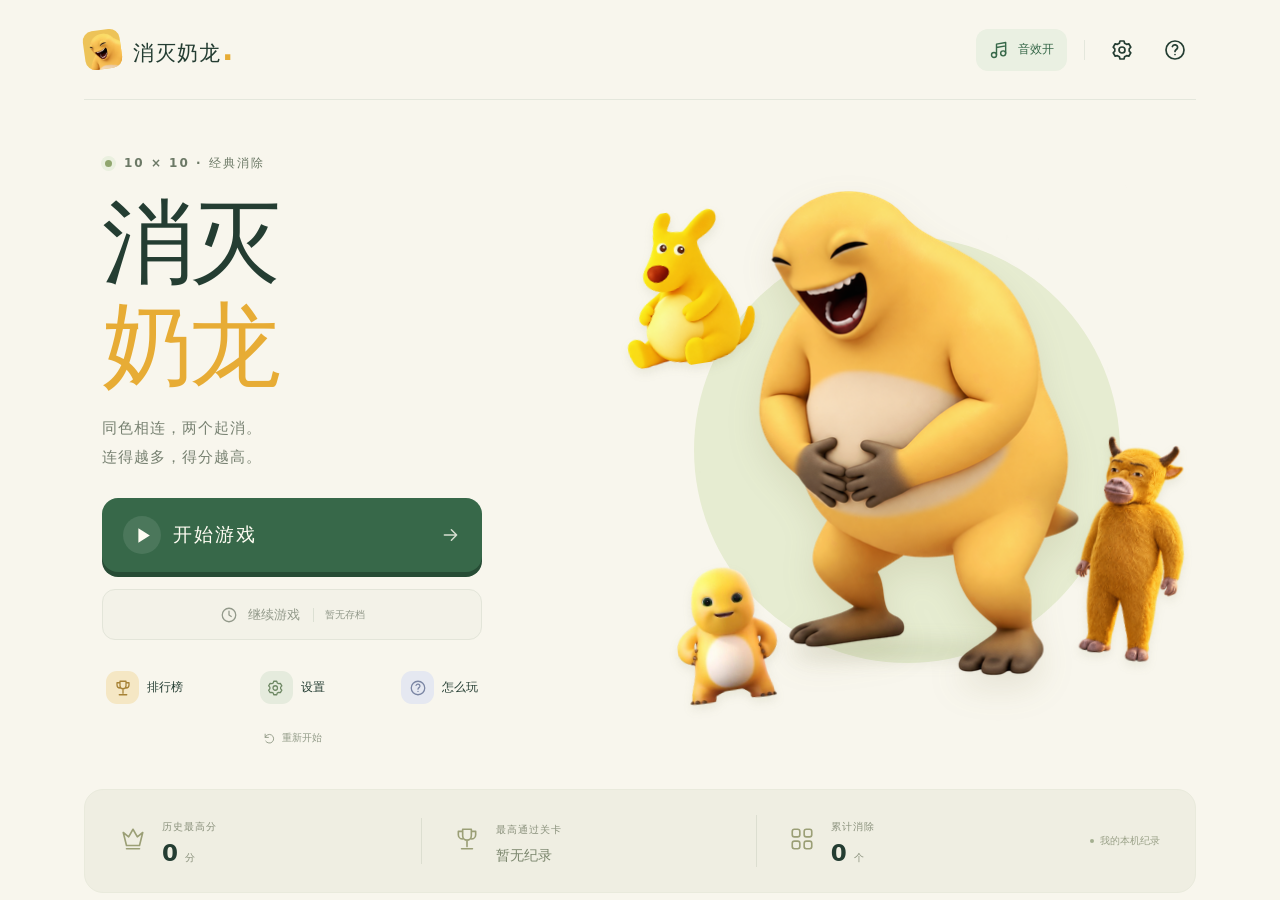
==== index.html @ 7213c631 "Publish portable static nailong game with browser-local progress" ====
<!doctype html>
<html lang="zh-CN">
<head>
  <meta charset="UTF-8">
  <meta name="viewport" content="width=device-width, initial-scale=1, viewport-fit=cover">
  <meta name="theme-color" content="#f8f6ed">
  <meta name="description" content="消灭奶龙：10×10 五色消除，累计积分闯关。">
  <title>消灭奶龙</title>
  <link rel="icon" href="./assets/nailong-hero.png" type="image/png">
  <link rel="stylesheet" href="./styles.css">
  <script type="module" src="./src/main.js"></script>
</head>
<body>
  <svg class="svg-library" xmlns="http://www.w3.org/2000/svg" aria-hidden="true">
    <defs>
      <symbol id="i-play" viewBox="0 0 24 24"><path d="m9 5 11 7-11 7V5Z" fill="currentColor" stroke="none"/></symbol>
      <symbol id="i-arrow" viewBox="0 0 24 24"><path d="M5 12h14m-6-6 6 6-6 6"/></symbol>
      <symbol id="i-trophy" viewBox="0 0 24 24"><path d="M8 3h8v6a4 4 0 0 1-8 0V3Zm0 2H4v3a4 4 0 0 0 4 4m8-7h4v3a4 4 0 0 1-4 4m-4 1v6m-4 2h8m-9 0h10"/></symbol>
      <symbol id="i-settings" viewBox="0 0 24 24"><path d="m9 3-.6 2.2-2 1.1-2.2-.5-2 3.4 1.6 1.6v2.4l-1.6 1.6 2 3.4 2.2-.5 2 1.1L9 21h4l.6-2.2 2-1.1 2.2.5 2-3.4-1.6-1.6v-2.4l1.6-1.6-2-3.4-2.2.5-2-1.1L13 3H9Z"/><circle cx="11" cy="12" r="3"/></symbol>
      <symbol id="i-music" viewBox="0 0 24 24"><path d="M9 18V5l11-2v13M9 9l11-2"/><ellipse cx="6" cy="18" rx="3" ry="3"/><ellipse cx="17" cy="16" rx="3" ry="3"/></symbol>
      <symbol id="i-music-off" viewBox="0 0 24 24"><path d="M9 18v-6m0-7 11-2v13M9 9l5-1m4-.7 2-.3M3 3l18 18"/><ellipse cx="6" cy="18" rx="3" ry="3"/><path d="M18.8 13.6a3 3 0 1 0 1.2 2.4"/></symbol>
      <symbol id="i-help" viewBox="0 0 24 24"><circle cx="12" cy="12" r="9"/><path d="M9.4 8.5a2.7 2.7 0 0 1 5.2 1c0 2-2.6 2-2.6 4m0 3h.01"/></symbol>
      <symbol id="i-restart" viewBox="0 0 24 24"><path d="M4 10a8 8 0 1 1 1 7M4 4v6h6"/></symbol>
      <symbol id="i-close" viewBox="0 0 24 24"><path d="m6 6 12 12M6 18 18 6"/></symbol>
      <symbol id="i-crown" viewBox="0 0 24 24"><path d="m3 6 5 4 4-7 4 7 5-4-3 12H6L3 6Zm3 15h12"/></symbol>
      <symbol id="i-grid" viewBox="0 0 24 24"><rect x="3" y="3" width="7" height="7" rx="2"/><rect x="14" y="3" width="7" height="7" rx="2"/><rect x="3" y="14" width="7" height="7" rx="2"/><rect x="14" y="14" width="7" height="7" rx="2"/></symbol>
      <symbol id="i-clock" viewBox="0 0 24 24"><circle cx="12" cy="12" r="9"/><path d="M12 7v5l3 2"/></symbol>
    </defs>
  </svg>

  <div class="page-shell">
    <header class="site-header">
      <a class="brand" href="./" aria-label="消灭奶龙首页">
        <span class="brand-mark" aria-hidden="true"><img src="./assets/nailong-hero.png" alt="" width="1280" height="1280"></span>
        <span>消灭奶龙<span class="brand-dot">.</span></span>
      </a>
      <nav class="header-tools" aria-label="快捷设置">
        <button class="music-button" id="music-toggle" type="button" aria-label="关闭音效" title="关闭音效" aria-pressed="true">
          <svg class="icon"><use id="music-icon" href="#i-music"></use></svg><span id="music-label">音效开</span>
        </button>
        <span class="tool-divider" aria-hidden="true"></span>
        <button class="icon-button" type="button" data-open="settings-dialog" aria-label="打开设置" title="设置"><svg class="icon"><use href="#i-settings"></use></svg></button>
        <button class="icon-button" type="button" data-open="help-dialog" aria-label="查看玩法说明" title="玩法说明"><svg class="icon"><use href="#i-help"></use></svg></button>
      </nav>
    </header>

    <main id="main-content">
      <div id="home-screen">
      <section class="hero" aria-labelledby="game-title">
        <div class="intro">
          <div class="intro-heading">
            <span class="eyebrow"><span class="status-dot"></span>10 × 10 · 经典消除</span>
            <h1 id="game-title">消灭<span class="title-second">奶龙</span></h1>
            <p class="hero-description">同色相连，两个起消。<br>连得越多，得分越高。</p>
          </div>
          <div class="play-menu">
            <button class="primary-button start-button" id="start-game" type="button">
              <span class="play-disc"><svg class="icon"><use href="#i-play"></use></svg></span>
              <span class="start-text"><strong>开始游戏</strong></span>
              <svg class="icon button-arrow"><use href="#i-arrow"></use></svg>
            </button>
            <button class="continue-button" id="continue-game" type="button" disabled>
              <svg class="icon"><use href="#i-clock"></use></svg><span>继续游戏</span><span class="continue-detail" id="continue-detail">暂无存档</span>
            </button>
            <div class="quick-actions" aria-label="游戏菜单">
              <button type="button" data-open="ranking-dialog"><span class="action-icon trophy-icon"><svg class="icon"><use href="#i-trophy"></use></svg></span><span>排行榜</span></button>
              <button type="button" data-open="settings-dialog"><span class="action-icon settings-icon"><svg class="icon"><use href="#i-settings"></use></svg></span><span>设置</span></button>
              <button type="button" data-open="help-dialog"><span class="action-icon help-icon"><svg class="icon"><use href="#i-help"></use></svg></span><span>怎么玩</span></button>
            </div>
            <button class="restart-link" id="restart-game" type="button"><svg class="icon"><use href="#i-restart"></use></svg>重新开始</button>
          </div>
        </div>

        <div class="scene" aria-label="奶龙、袋鼠和牛来的角色主体">
          <div class="scene-circle" aria-hidden="true"></div>
          <img class="scene-character character-kangaroo" src="./assets/kangaroo-cutout-v1.png" alt="黄色袋鼠" width="1254" height="1254">
          <img class="scene-character character-niulai" src="./assets/niulai-cutout-v1.png" alt="牛来中的牛角色" width="1024" height="1536">
          <img class="scene-character character-nailong" src="./assets/nailong-cutout-v1.png" alt="奶龙" width="512" height="512">
          <span class="scene-shadow" aria-hidden="true"></span>
          <img class="hero-character" src="./assets/nailong-hero.png" alt="捧肚大笑的奶龙" width="1280" height="1280" fetchpriority="high">
        </div>
      </section>

      <section class="record-strip" aria-label="我的本机游戏纪录">
        <div class="record-item"><span class="record-symbol"><svg class="icon"><use href="#i-crown"></use></svg></span><div><span class="record-label">历史最高分</span><p><strong id="best-score">0</strong><span>分</span></p></div></div>
        <div class="record-item"><span class="record-symbol"><svg class="icon"><use href="#i-trophy"></use></svg></span><div><span class="record-label">最高通过关卡</span><p><strong class="record-empty" id="best-level">暂无纪录</strong></p></div></div>
        <div class="record-item"><span class="record-symbol"><svg class="icon"><use href="#i-grid"></use></svg></span><div><span class="record-label">累计消除</span><p><strong id="total-cleared">0</strong><span>个</span></p></div></div>
        <span class="local-label"><span></span>我的本机纪录</span>
      </section>
      </div>
      <section id="game-screen" class="game-screen" aria-labelledby="level-heading" hidden>
        <div class="game-toolbar"><button id="game-home" type="button" class="game-text-button">← 首页</button><span class="game-mode">无尽闯关 · 10 × 10</span><button id="pause-game" type="button" class="game-text-button">暂停</button></div>
        <div class="game-layout">
          <aside class="score-panel">
            <div class="stage-heading"><h2 id="level-heading">第 1 关</h2><span id="target-status" class="target-status">未达标</span></div>
            <p class="score-label">当前累计总分</p><strong id="game-total" class="game-total">0</strong>
            <div class="target-line"><div class="target-main"><span>本关目标</span><strong id="game-target">1,000</strong></div><span id="target-gap">还差 1,000</span></div>
            <progress id="target-progress" max="100" value="0" aria-label="本关目标完成进度"></progress>
            <dl class="score-details"><div><dt>之前关卡累计</dt><dd id="game-prior">0</dd></div><div><dt>本关消除分</dt><dd id="game-level-score">0</dd></div><div><dt>历史最高分</dt><dd id="game-best">0</dd></div></dl>
            <div class="level-total-line"><span>本关得分</span><strong id="game-level-total">0</strong></div>
            <p class="game-instruction">两个起消 · 上下左右相连<br>达到目标后，继续消到结算</p>
            <div class="game-side-actions"><button type="button" data-open="help-dialog" class="game-text-button">玩法说明</button><button type="button" data-open="settings-dialog" class="game-text-button">设置</button></div>
          </aside>
          <div class="board-panel">
            <div class="board-meta"><span>剩余 <strong id="remaining-count">100</strong> 块</span><span id="input-mode">点击消除</span></div>
            <div class="board-frame"><div id="board" class="board" role="group" aria-label="10×10 消除棋盘" aria-describedby="move-feedback"></div><div id="score-pop" class="score-pop" aria-hidden="true"></div></div>
            <p id="move-feedback" class="move-feedback" role="status" aria-live="polite">点击两个及以上相连的同色方块</p>
            <div class="board-bottom"><span id="bonus-preview">结算时按剩余数量奖励</span><button id="game-restart" type="button" class="game-text-button">重新开始</button></div>
          </div>
        </div>
      </section>
    </main>

  </div>

  <dialog id="settings-dialog" class="modal" aria-labelledby="settings-title">
    <div class="modal-header"><div><h2 id="settings-title">游戏设置</h2></div><button type="button" class="icon-button" data-close aria-label="关闭设置"><svg class="icon"><use href="#i-close"></use></svg></button></div>
    <div class="settings-list">
      <label class="setting-row" for="setting-sound"><span><strong>消除音效</strong><small>消除时播放对应颜色和长度的笑声</small></span><input class="switch" id="setting-sound" type="checkbox" checked></label>
      <label class="setting-row" for="setting-volume"><span><strong>音效音量</strong><small>调整笑声的播放音量</small></span><span class="volume-control"><input id="setting-volume" type="range" min="0" max="1" step="0.05" value="0.6" aria-label="音效音量"><output id="setting-volume-label">60%</output></span></label>
      <label class="setting-row" for="setting-confirm"><span><strong>两步确认</strong><small>先选中预览，再点一次消除</small></span><input class="switch" id="setting-confirm" type="checkbox"></label>
      <label class="setting-row" for="setting-motion"><span><strong>简化动画</strong><small>跳过消除、下落、位移与结算动画</small></span><input class="switch" id="setting-motion" type="checkbox"></label>
    </div>
    <p class="modal-note">音效与操作设置会自动保存在当前浏览器。</p>
    <button type="button" class="primary-button modal-primary" data-close>完成</button>
  </dialog>

  <dialog id="ranking-dialog" class="modal" aria-labelledby="ranking-title">
    <div class="modal-header"><div><h2 id="ranking-title">排行榜</h2></div><button type="button" class="icon-button" data-close aria-label="关闭排行榜"><svg class="icon"><use href="#i-close"></use></svg></button></div>
    <div class="ranking-tabs" role="tablist" aria-label="排行榜类型"><button id="local-tab" type="button" role="tab" aria-selected="true" aria-controls="local-ranking">本机纪录</button><button id="online-tab" type="button" role="tab" aria-selected="false" aria-controls="online-ranking" tabindex="-1">在线榜<span>即将开放</span></button></div>
    <div id="local-ranking" role="tabpanel" aria-labelledby="local-tab">
      <div class="ranking-empty" id="ranking-empty"><span class="empty-trophy"><svg class="icon"><use href="#i-trophy"></use></svg></span><h3>暂无纪录</h3><p>开始消除后记录最高分和最高通过关卡。</p></div>
      <div id="ranking-record" class="ranking-record" hidden><span class="rank-number">01</span><div><strong>我自己</strong><span id="rank-level">—</span></div><strong id="rank-score">0<span>分</span></strong></div>
      <p class="modal-note">本机纪录仅保存在当前浏览器。</p>
    </div>
    <div id="online-ranking" role="tabpanel" aria-labelledby="online-tab" hidden><div class="ranking-empty"><span class="empty-trophy online-trophy"><svg class="icon"><use href="#i-crown"></use></svg></span><h3>在线榜未开放</h3><p>当前仅提供本机纪录。</p></div></div>
    <button type="button" class="primary-button modal-primary" data-close>关闭</button>
  </dialog>

  <dialog id="help-dialog" class="modal" aria-labelledby="help-title">
    <div class="modal-header"><div><h2 id="help-title">玩法说明</h2></div><button type="button" class="icon-button" data-close aria-label="关闭玩法说明"><svg class="icon"><use href="#i-close"></use></svg></button></div>
    <ol class="rules-list"><li><span class="rule-number">1</span><div><h3>消除同色方块</h3><p>上下左右相连的同色方块，两个及以上可以消除。斜向不算相连。</p></div></li><li><span class="rule-number">2</span><div><h3>连得越多，得分越高</h3><p>一次消除 n 个，获得 5 × n² 分；消除 10 个得 500 分。</p></div></li><li><span class="rule-number">3</span><div><h3>剩余数量决定奖励</h3><p>无法继续消除时结算；全清奖励 2000 分，剩 9 个奖励 380 分，剩 10 个及以上没有奖励。</p></div></li></ol>
    <div class="rules-tip"><svg class="icon"><use href="#i-arrow"></use></svg><p>方块先向下落，整列清空后右侧各列向左移，不补新块。本关目标依次为 1000、3000、5200、7500、10000、13000、16000、19000；之后为 22100、25300、28600、32000，相邻目标的间隔逐关再增加 100。目标低于 19000 时每关重新随机主色，之后五色等概率生成。按累计总分判断，盘面结束后计入奖励，达标进入下一关；未达标则本局结束。</p></div>
    <button type="button" class="primary-button modal-primary" data-close>关闭</button>
  </dialog>

  <dialog id="pause-dialog" class="modal" aria-labelledby="pause-title">
    <div class="modal-header"><h2 id="pause-title">已暂停</h2><button type="button" class="icon-button" data-close aria-label="继续游戏"><svg class="icon"><use href="#i-close"></use></svg></button></div>
    <p class="restart-message">当前进度已自动保存，没有时间限制。</p>
    <button type="button" class="primary-button modal-primary" data-close>继续游戏</button>
    <button type="button" class="modal-secondary" id="pause-restart">重新开始</button>
    <button type="button" class="modal-secondary" id="pause-home">保存并返回首页</button>
  </dialog>

  <dialog id="result-dialog" class="modal result-modal" aria-labelledby="result-title" aria-describedby="result-message" data-persistent>
    <div class="result-heading"><span id="result-stage" class="eyebrow">第 1 关结算</span><h2 id="result-title">本关通过</h2><p id="result-message">累计分已达标</p></div>
    <div class="result-total"><span>当前累计总分</span><strong id="result-total">0</strong><small id="result-target">本关目标 1,000</small></div>
    <dl class="result-details"><div><dt>之前关卡累计</dt><dd id="result-prior">0</dd></div><div><dt>本关消除分</dt><dd id="result-score">0</dd></div><div><dt>剩余块数</dt><dd id="result-remaining">0</dd></div><div><dt>本关奖励</dt><dd id="result-bonus">0</dd></div><div class="level-final"><dt>本关最终分</dt><dd id="result-level-total">0</dd></div><div><dt>历史最高分</dt><dd id="result-best">0</dd></div></dl>
    <button type="button" id="result-action" class="primary-button modal-primary">下一关</button>
    <button type="button" id="result-home" class="modal-secondary">返回首页</button>
  </dialog>

  <div id="settlement-overlay" class="settlement-overlay" hidden>
    <div class="reward-card" id="reward-card" role="status" aria-live="off"><span>剩余奖励</span><strong id="reward-value">2,000</strong><small id="reward-step">正在清理剩余色块</small><button id="settlement-skip" type="button">跳过动画</button></div>
  </div>

  <dialog id="restart-dialog" class="modal" aria-labelledby="restart-title">
    <div class="modal-header"><div><h2 id="restart-title">开始新的一局？</h2></div><button type="button" class="icon-button" data-close aria-label="取消重新开始"><svg class="icon"><use href="#i-close"></use></svg></button></div>
    <p class="restart-message" id="restart-message">新的一局将从第 1 关开始，历史最高分会保留。</p>
    <div class="confirmation-actions"><button type="button" class="modal-secondary" data-close>取消</button><button type="button" class="primary-button modal-primary" id="confirm-restart">开始新一局</button></div>
  </dialog>

  <div class="toast" id="toast" role="status" aria-live="polite"></div>
  <noscript><div class="noscript-notice">请开启 JavaScript 来玩消灭奶龙。</div></noscript>
</body>
</html>
---- styles.css ----
:root {
  --paper: #f8f6ed;
  --ink: #243d32;
  --muted: #7c877b;
  --green: #376849;
  --green-dark: #274e36;
  --yellow: #e7ac35;
  --line: #e4e7dc;
  --radius: 20px;
  font-family: "Microsoft YaHei", "PingFang SC", "Noto Sans SC", system-ui, sans-serif;
  color: var(--ink);
  background: var(--paper);
  font-synthesis: none;
}
* { box-sizing: border-box; }
html { overflow-x: clip; }
body { margin: 0; min-width: 280px; overflow-x: clip; -webkit-tap-highlight-color: transparent; }
button, input { font: inherit; }
button, a, input { touch-action: manipulation; }
button { cursor: pointer; color: inherit; }
button { border: 0; }
button:disabled { cursor: not-allowed; }
button:focus-visible, a:focus-visible, input:focus-visible { outline: 3px solid #b48827; outline-offset: 5px; }
a { color: inherit; text-decoration: none; }
[hidden] { display: none !important; }
.svg-library { position: absolute; width: 0; height: 0; overflow: hidden; }
.icon { width: 24px; height: 24px; fill: none; stroke: currentColor; stroke-width: 1.7; stroke-linecap: round; stroke-linejoin: round; flex-shrink: 0; }
.page-shell { max-width: 1184px; margin: 0 auto; padding: 0 36px; }
.site-header { min-height: 100px; display: flex; align-items: center; justify-content: space-between; border-bottom: 1px solid var(--line); }
.brand { display: flex; align-items: center; gap: 12px; font-size: 21px; font-weight: 800; letter-spacing: 1px; }
.brand-dot { color: var(--yellow); margin-left: 1px; font-size: 30px; }
.brand-mark { width: 37px; height: 39px; background: #edc358; border-radius: 10px; display: block; overflow: hidden; position: relative; transform: rotate(-8deg); flex-shrink: 0; }
.brand-mark img { position: absolute; width: 90px; height: 90px; max-width: none; object-fit: contain; left: -15px; top: 1px; }
.header-tools { display: flex; align-items: center; gap: 10px; }
.music-button { display: flex; align-items: center; gap: 9px; background: transparent; font-size: 12px; color: #647362; padding: 11px 13px; border-radius: 12px; }
.music-button .icon { width: 20px; height: 20px; }
.music-button[aria-pressed="true"] { color: var(--green); background: #eaf0e2; }
.icon-button { width: 42px; height: 42px; border-radius: 50%; background: transparent; display: inline-flex; align-items: center; justify-content: center; }
.icon-button:hover, .music-button:hover { background: #eeeee1; }
.tool-divider { height: 20px; width: 1px; background: var(--line); margin: 0 7px; }
.hero { display: grid; grid-template-columns: .93fr 1.07fr; align-items: center; gap: 30px; padding: 52px 0 38px; }
.intro { padding-left: 18px; position: relative; z-index: 2; }
.eyebrow { display: inline-flex; align-items: center; gap: 9px; font-size: 12px; font-weight: 600; letter-spacing: 2px; color: #6c7966; }
.status-dot { width: 7px; height: 7px; background: #90a66e; border-radius: 50%; box-shadow: 0 0 0 4px #eaf0df; margin: 0 3px; }
h1 { font-size: clamp(72px, 7.2vw, 98px); font-weight: 900; line-height: 1.12; letter-spacing: -5px; margin: 19px 0 17px; }
.title-second { display: block; color: var(--yellow); position: relative; }
.hero-description { color: #778171; font-size: 15px; line-height: 1.9; margin: 0 0 27px; letter-spacing: 1px; }
.play-menu { max-width: 380px; }
.primary-button { display: flex; align-items: center; justify-content: center; gap: 12px; color: #fffdf3; background: var(--green); border-radius: 16px; min-height: 54px; font-weight: 700; box-shadow: 0 5px 0 #274c35; transition: transform .18s ease, background .18s ease, box-shadow .18s ease; }
.primary-button:hover { background: #427650; transform: translateY(-2px); box-shadow: 0 7px 0 #274c35; }
.primary-button:active { transform: translateY(4px); box-shadow: 0 1px 0 #274c35; }
.start-button { width: 100%; min-height: 74px; padding: 13px 21px; justify-content: flex-start; }
.play-disc { display: flex; align-items: center; justify-content: center; width: 38px; height: 38px; border-radius: 50%; background: #ffffff19; }
.play-disc .icon { width: 25px; height: 25px; margin-left: -1px; }
.start-text { text-align: left; display: grid; gap: 4px; }
.start-text strong { font-size: 19px; letter-spacing: 2px; }
.button-arrow { margin-left: auto; width: 21px; opacity: .8; }
.continue-button { width: 100%; min-height: 51px; margin-top: 17px; display: flex; align-items: center; justify-content: center; gap: 10px; background: #fffdf5; border: 1px solid #dadfd0; border-radius: 13px; font-size: 13px; font-weight: 600; }
.continue-button .icon { width: 18px; height: 18px; }
.continue-button:disabled { color: #92998a; background: #f3f2e8; border-color: #e3e5d9; }
.continue-button:not(:disabled):hover { border-color: #80986b; background: #eff2e6; }
.continue-detail { font-size: 10px; font-weight: 400; padding-left: 11px; margin-left: 3px; border-left: 1px solid #dce0d3; }
.quick-actions { display: flex; justify-content: space-between; gap: 10px; margin-top: 25px; }
.quick-actions button { background: transparent; display: flex; align-items: center; justify-content: center; gap: 8px; padding: 6px 4px; font-size: 12px; font-weight: 600; border-radius: 10px; transition: transform .2s; }
.quick-actions button:hover { transform: translateY(-3px); }
.action-icon { width: 33px; height: 33px; border-radius: 11px; display: inline-flex; align-items: center; justify-content: center; }
.action-icon .icon { width: 18px; height: 18px; }
.trophy-icon { background: #f5e7c4; color: #a78235; }
.settings-icon { background: #e5ebdd; color: #6e8864; }
.help-icon { background: #e5e8f1; color: #7a85a3; }
.restart-link { display: flex; align-items: center; justify-content: center; gap: 6px; margin: 15px auto 0; padding: 6px 12px; background: transparent; font-size: 10px; color: #929b88; border-radius: 7px; }
.restart-link .icon { width: 13px; height: 13px; }
.restart-link:hover { color: var(--green); background: #ecefdf; }
.scene { position: relative; width: 100%; height: 536px; margin-top: -18px; }
.scene-circle { position: absolute; width: 426px; height: 426px; left: 50%; top: 62px; transform: translateX(-50%); background: #e6ecd1; border-radius: 50%; }
.hero-character { position: absolute; width: 510px; height: 510px; object-fit: contain; left: 50%; top: 0; transform: translateX(-50%); filter: drop-shadow(0 15px 16px #6f6a3320); animation: character-float 6s ease-in-out infinite; }
.scene-shadow { position: absolute; width: 225px; height: 18px; background: #6e754429; filter: blur(9px); border-radius: 50%; bottom: 52px; left: 50%; transform: translateX(-50%); }
.scene-character { position: absolute; z-index: 3; object-fit: contain; filter: drop-shadow(0 5px 5px #6f6a331c); pointer-events: none; }
.character-kangaroo { left: -10px; top: 18px; width: 154px; height: 190px; transform: rotate(-9deg); }
.character-niulai { right: -12px; top: 255px; width: 160px; height: 238px; transform: rotate(6deg); }
.character-nailong { bottom: 0; left: 42px; width: 134px; height: 155px; transform: rotate(-7deg); }
.record-strip { display: flex; align-items: center; gap: 36px; padding: 25px 35px; background: #efeee2; border: 1px solid #e9eadc; border-radius: 19px; }
.record-item { display: flex; align-items: center; gap: 16px; flex: 1; }
.record-item + .record-item { border-left: 1px solid #dcded0; padding-left: 32px; }
.record-symbol { color: #9b9f76; }
.record-symbol .icon { width: 26px; height: 26px; stroke-width: 1.5; }
.record-label { font-size: 10px; color: #8a917c; letter-spacing: 1px; }
.record-item p { margin: 7px 0 0; display: flex; align-items: baseline; gap: 7px; }
.record-item strong { font-size: 23px; font-weight: 700; line-height: 1.1; font-variant-numeric: tabular-nums; }
.record-item p > span { font-size: 10px; color: #8a917c; }
.record-item .record-empty { font-size: 14px; font-weight: 500; color: #7b866d; margin-top: 4px; }
.local-label { display: inline-flex; align-items: center; gap: 6px; white-space: nowrap; font-size: 10px; color: #99a087; }
.local-label > span { width: 4px; height: 4px; border-radius: 50%; background: #a4af90; }
.modal { width: min(440px, calc(100% - 32px)); max-height: calc(100dvh - 40px); border: 1px solid #e3e6d5; background: #fffef8; color: var(--ink); border-radius: 26px; padding: 28px; box-shadow: 0 24px 90px #263d3430; overflow-y: auto; overscroll-behavior: contain; }
.modal::backdrop { background: #233a3055; backdrop-filter: blur(6px); }
.modal[open] { animation: dialog-in .2s ease-out; }
body:has(dialog[open]) { overflow: hidden; }
.modal-header { display: flex; align-items: flex-start; justify-content: space-between; gap: 12px; margin-bottom: 24px; }
.modal-header .icon-button { width: 32px; height: 32px; color: #909780; margin: -2px -6px 0 0; }
.modal-header .icon-button .icon { width: 20px; height: 20px; }
h2 { font-size: 23px; margin: 0; font-weight: 700; letter-spacing: .5px; }
.setting-row { min-height: 75px; display: flex; justify-content: space-between; gap: 20px; align-items: center; border-bottom: 1px solid #eceddf; cursor: pointer; }
.setting-row strong { font-size: 13px; display: block; font-weight: 600; }
.setting-row small { display: block; color: #979d8c; font-size: 10px; margin-top: 6px; }
.switch { width: 43px; height: 25px; border-radius: 20px; appearance: none; background: #e0e3d5; position: relative; cursor: pointer; flex-shrink: 0; transition: background .2s; margin: 0; }
.switch::after { content: ""; position: absolute; width: 19px; height: 19px; border-radius: 50%; background: #fffef7; left: 3px; top: 3px; box-shadow: 0 1px 4px #34412f1a; transition: transform .2s; }
.switch:checked { background: #638257; }
.switch:checked::after { transform: translateX(18px); }
.volume-setting { padding: 20px 0 15px; border-bottom: 1px solid #eceddf; }
.volume-setting label { display: flex; justify-content: space-between; font-size: 12px; margin-bottom: 13px; }
.volume-setting label span { color: #8a9678; font-size: 11px; }
input[type="range"] { display: block; width: 100%; accent-color: #6c8b58; cursor: pointer; height: 18px; margin: 0; }
.modal-note { text-align: center; color: #9da18f; font-size: 10px; margin: 21px 0; line-height: 1.7; }
.modal-primary { width: 100%; margin-top: 12px; min-height: 47px; font-size: 13px; border-radius: 13px; }
.modal-primary .icon { width: 18px; height: 18px; }
.modal-secondary { display: block; width: 100%; min-height: 43px; background: transparent; color: #919a82; font-size: 12px; border-radius: 12px; margin-top: 12px; }
.modal-secondary:hover { background: #f0f2e8; }
.ranking-tabs { display: flex; padding: 4px; border-radius: 12px; background: #f0f1e6; gap: 4px; }
.ranking-tabs button { flex: 1; padding: 10px 5px; border-radius: 9px; font-size: 12px; background: transparent; color: #949d85; display: flex; gap: 5px; align-items: center; justify-content: center; }
.ranking-tabs button[aria-selected="true"] { background: #fffef7; color: var(--green); box-shadow: 0 2px 4px #30452808; }
.ranking-tabs button span { font-size: 8px; color: #a5a791; }
.ranking-empty { text-align: center; padding: 33px 0 14px; }
.empty-trophy { display: grid; place-items: center; margin: 0 auto 19px; width: 74px; height: 74px; border-radius: 24px; color: #b19850; background: #f5eccd; transform: rotate(-6deg); }
.empty-trophy .icon { width: 33px; height: 33px; stroke-width: 1.4; }
.online-trophy { background: #e8efda; color: #899f68; }
.ranking-empty h3 { font-size: 15px; font-weight: 600; }
.ranking-empty p { color: #979e8b; font-size: 11px; line-height: 1.9; margin-bottom: 0; }
.ranking-record { display: flex; gap: 16px; align-items: center; background: #f2f2e6; border-radius: 14px; padding: 20px 18px; margin: 30px 0; }
.rank-number { color: #b6a56e; font-size: 18px; }
.ranking-record > div { flex: 1; display: grid; gap: 5px; }
.ranking-record > div strong { font-size: 13px; }
.ranking-record > div span { font-size: 10px; color: #99a08b; }
.ranking-record > strong { font-size: 22px; }
.ranking-record > strong span { margin-left: 5px; font-size: 9px; font-weight: 400; color: #99a08b; }
.rules-list { list-style: none; margin: 0; padding: 0; display: grid; gap: 23px; }
.rules-list li { display: flex; gap: 14px; }
.rule-number { display: grid; place-items: center; background: #e9eedc; color: #809969; border-radius: 10px; width: 29px; height: 29px; font-size: 13px; flex-shrink: 0; }
.rules-list h3 { margin: 3px 0 8px; font-size: 13px; font-weight: 600; }
.rules-list p, .rules-tip p { color: #8c9782; font-size: 11px; line-height: 1.9; margin: 0; }
.rules-tip { display: flex; gap: 11px; background: #f0f2e5; border-radius: 14px; padding: 16px; margin: 24px 0; }
.rules-tip > .icon { color: #93a479; width: 18px; height: 18px; margin-top: 3px; }
.launch-illustration { height: 170px; background: #edf0dc; border-radius: 50%; width: 170px; margin: 0 auto; }
.launch-illustration img { width: 195px; height: 195px; object-fit: contain; transform: translate(-10px, -15px); }
.launch-message { font-size: 12px; text-align: center; line-height: 1.9; color: #8c9782; margin: 20px 10px; }
.mode-pills { display: flex; justify-content: center; gap: 8px; margin-bottom: 22px; }
.mode-pills span { font-size: 9px; border: 1px solid #e1e6d4; border-radius: 20px; padding: 6px 9px; color: #899476; }
.restart-message { color: #8c9782; font-size: 13px; line-height: 1.9; }
.confirmation-actions { display: flex; gap: 12px; margin-top: 28px; }
.confirmation-actions > button { flex: 1; margin: 0; }
.confirmation-actions .modal-secondary { border: 1px solid #e0e5d5; }
.toast { position: fixed; bottom: 27px; left: 50%; transform: translate(-50%, 10px); padding: 12px 20px; border-radius: 12px; background: #2f4e39; color: #fffdf3; font-size: 12px; box-shadow: 0 4px 20px #1c332926; opacity: 0; pointer-events: none; transition: opacity .2s, transform .2s; z-index: 20; width: max-content; max-width: calc(100% - 32px); text-align: center; line-height: 1.6; }
.toast.visible { opacity: 1; transform: translate(-50%, 0); }
.noscript-notice { position: fixed; bottom: 16px; left: 16px; right: 16px; padding: 15px; background: #fff7d7; color: #68552d; border-radius: 15px; text-align: center; font-size: 13px; }
@keyframes character-float { 0%, 100% { transform: translateX(-50%) translateY(0) rotate(-1deg); } 50% { transform: translateX(-50%) translateY(-9px) rotate(1deg); } }
@keyframes dialog-in { from { opacity: 0; transform: translateY(8px) scale(.98); } to { opacity: 1; transform: translateY(0) scale(1); } }
body.reduced-motion *, body.reduced-motion *::before, body.reduced-motion *::after { animation: none !important; transition: none !important; scroll-behavior: auto !important; }
@media (prefers-reduced-motion: reduce) { *, *::before, *::after { animation: none !important; transition: none !important; } }
@media (max-width: 1050px) and (min-width: 821px) {
  .hero { gap: 5px; }
  .intro { padding-left: 0; }
  .scene { height: 450px; }
  .hero-character { width: 430px; height: 430px; top: 5px; }
  .scene-circle { width: 340px; height: 340px; }
  .character-kangaroo { width: 114px; height: 150px; top: 21px; left: -24px; }
  .character-niulai { width: 128px; height: 205px; right: -4px; top: 212px; }
  .character-nailong { width: 104px; height: 122px; bottom: 0; left: 20px; }
  .scene-shadow { bottom: 30px; }
  .record-strip { gap: 12px; padding: 24px; }
  .record-item + .record-item { padding-left: 18px; }
  .record-item { gap: 10px; }
  .local-label { display: none; }
}
@media (max-width: 820px) {
  .page-shell { max-width: 440px; padding: 0 23px; }
  .site-header { min-height: 77px; }
  .brand { font-size: 16px; gap: 9px; letter-spacing: .5px; }
  .brand-mark { width: 30px; height: 32px; border-radius: 8px; }
  .brand-mark img { width: 75px; height: 75px; left: -13px; top: 1px; }
  .brand-dot { font-size: 23px; }
  .header-tools { gap: 2px; }
  .icon-button { width: 34px; height: 34px; }
  .icon-button .icon { width: 20px; height: 20px; }
  .music-button { padding: 7px; gap: 0; min-width: 34px; min-height: 34px; justify-content: center; }
  .music-button > span { display: none; }
  .tool-divider { display: none; }
  .hero { display: flex; flex-direction: column; gap: 0; padding: 29px 0 23px; }
  .intro { display: contents; }
  .intro-heading { order: 0; text-align: center; }
  .eyebrow { font-size: 10px; letter-spacing: 1.5px; }
  h1 { font-size: clamp(46px, 13.5vw, 58px); line-height: 1.3; letter-spacing: -3px; margin: 12px 0 9px; }
  .title-second { display: inline; }
  .hero-description { font-size: 11px; line-height: 1.9; margin: 0; letter-spacing: .5px; }
  .scene { order: 1; height: 271px; width: 310px; max-width: 100%; margin-top: 15px; margin-bottom: 19px; }
  .scene-circle { width: 228px; height: 228px; top: 19px; }
  .hero-character { width: 284px; height: 284px; top: -8px; }
  .scene-shadow { width: 145px; height: 10px; bottom: 16px; filter: blur(6px); }
  .scene-character { filter: drop-shadow(0 3px 3px #6f6a3319); }
  .character-kangaroo { left: -4px; top: 12px; width: 91px; height: 117px; }
  .character-niulai { right: -5px; top: 121px; width: 92px; height: 140px; }
  .character-nailong { bottom: -2px; left: 8px; width: 82px; height: 96px; }
  .play-menu { order: 2; width: 100%; max-width: 340px; }
  .start-button { min-height: 65px; padding: 11px 20px; }
  .start-text strong { font-size: 17px; }
  .continue-button { min-height: 47px; margin-top: 15px; font-size: 12px; }
  .quick-actions { margin-top: 20px; justify-content: space-around; }
  .quick-actions button { font-size: 11px; min-height: 44px; }
  .action-icon { width: 30px; height: 30px; border-radius: 10px; }
  .restart-link { margin-top: 9px; }
  .record-strip { padding: 17px 11px; gap: 0; border-radius: 15px; }
  .record-item { justify-content: center; gap: 0; }
  .record-item + .record-item { padding-left: 0; }
  .record-symbol, .local-label { display: none; }
  .record-item > div { text-align: center; }
  .record-label { font-size: 9px; letter-spacing: .5px; }
  .record-item p { justify-content: center; margin-top: 7px; gap: 4px; }
  .record-item strong { font-size: 19px; }
  .record-item .record-empty { font-size: 11px; }
  .record-item p > span { font-size: 8px; }
  .modal { padding: 24px; border-radius: 22px; max-height: calc(100dvh - 28px); }
}
@media (max-width: 350px) {
  .page-shell { padding: 0 18px; }
  .brand { font-size: 14px; gap: 7px; }
  .header-tools .icon-button { width: 30px; }
  .hero { padding-top: 22px; }
  .scene { width: 270px; height: 250px; }
  .scene-circle { width: 211px; height: 211px; }
  .hero-character { width: 260px; height: 260px; top: -3px; }
  .character-kangaroo { width: 80px; height: 104px; top: 12px; }
  .character-niulai { width: 83px; height: 126px; top: 110px; }
  .character-nailong { left: 5px; width: 73px; height: 86px; bottom: -3px; }
  .quick-actions button { gap: 5px; font-size: 10px; }
  .mode-pills { gap: 5px; }
  .mode-pills span { font-size: 8px; padding: 6px; }
}

/* Playable board: a fixed coordinate space, anchored at the bottom left. */
.music-button:disabled { opacity: .58; cursor: default; }
.volume-control { display: flex; align-items: center; gap: 8px; min-width: 125px; }
.volume-control input { width: 90px; accent-color: #688454; }
.volume-control output { color: #819271; font-size: 11px; min-width: 29px; font-variant-numeric: tabular-nums; }
.game-screen { max-width: 960px; margin: 0 auto; padding: 22px 0 10px; }
.game-toolbar { display: flex; justify-content: space-between; align-items: center; margin-bottom: 26px; }
.game-text-button { background: transparent; border-radius: 9px; padding: 10px 12px; font-size: 12px; color: #688064; min-height: 40px; }
.game-text-button:hover { background: #e9eddf; color: var(--green-dark); }
.game-text-button:disabled { opacity: .4; }
.game-mode { font-size: 11px; color: #89927c; letter-spacing: 1px; }
.game-layout { display: grid; grid-template-columns: 290px minmax(0, 520px); justify-content: space-between; gap: 44px; align-items: start; }
.score-panel { padding-top: 27px; }
.stage-heading { display: flex; align-items: center; justify-content: space-between; gap: 10px; }
.stage-heading h2 { font-size: 29px; letter-spacing: -1px; }
.target-status { font-size: 10px; border: 1px solid #dce1d1; border-radius: 20px; padding: 5px 10px; color: #939982; white-space: nowrap; }
.target-status.reached { color: #376849; background: #e4edd7; border-color: #c7d6ba; }
.score-label { font-size: 11px; color: #8c957c; margin: 30px 0 5px; }
.game-total { font-size: clamp(32px, 4vw, 52px); line-height: 1.3; font-variant-numeric: tabular-nums; letter-spacing: -2px; overflow-wrap: anywhere; }
.target-line { display: flex; align-items: center; flex-wrap: wrap; justify-content: space-between; gap: 8px; margin-top: 16px; padding: 11px 13px; color: #42613a; background: #eaf0dc; border: 1px solid #d5e0c5; border-left: 4px solid #779c60; border-radius: 12px; }
.target-main { display: flex; flex: 1; align-items: baseline; flex-wrap: wrap; gap: 8px; min-width: 0; }
.target-main > span { font-size: 14px; font-weight: 700; white-space: nowrap; }
.target-line strong { font-size: 28px; font-weight: 800; color: #355b2e; font-variant-numeric: tabular-nums; overflow-wrap: anywhere; }
#target-gap { font-size: 11px; color: #6c8060; white-space: nowrap; }
progress { display: block; height: 7px; width: 100%; margin-top: 11px; border: 0; border-radius: 10px; overflow: hidden; appearance: none; background: #e5e8d9; }
progress::-webkit-progress-bar { background: #e5e8d9; }
progress::-webkit-progress-value { background: #72955c; border-radius: 10px; transition: width .25s; }
progress::-moz-progress-bar { background: #72955c; }
.score-details { margin: 30px 0 0; padding-top: 20px; border-top: 1px solid #e2e5d7; display: grid; gap: 17px; }
.score-details > div, .result-details > div { display: flex; align-items: baseline; justify-content: space-between; gap: 12px; }
.score-details dt, .result-details dt { font-size: 11px; color: #8a957e; }
.score-details dd, .result-details dd { margin: 0; font-size: 15px; font-variant-numeric: tabular-nums; font-weight: 600; overflow-wrap: anywhere; }
.game-instruction { margin: 27px 0 16px; color: #929b82; line-height: 1.9; font-size: 11px; }
.game-side-actions { display: flex; gap: 10px; margin-left: -12px; }
.board-panel { min-width: 0; }
.board-meta { display: flex; justify-content: space-between; align-items: center; font-size: 11px; color: #8b957c; min-height: 27px; margin-bottom: 7px; padding: 0 4px; }
.board-meta strong { color: #607853; font-weight: 600; }
#input-mode { font-size: 10px; }
.board-frame { position: relative; padding: 9px; background: #e5e9d9; border: 1px solid #dce2cf; border-radius: 19px; box-shadow: 0 5px 0 #d5ddc9; }
.board { position: relative; width: 100%; aspect-ratio: 1; border-radius: 9px; background-color: #edf0e4; background-image: linear-gradient(to right, #dee4d25c 1px, transparent 1px), linear-gradient(to bottom, #dee4d25c 1px, transparent 1px); background-size: 10% 10%; }
.tile { width: 10%; height: 10%; position: absolute; padding: 2px; margin: 0; background: transparent; transition: top .17s ease-in, left .17s ease-in-out; touch-action: manipulation; border-radius: 8px; user-select: none; -webkit-user-select: none; }
.tile-face { display: block; width: 100%; height: 100%; border-radius: 15%; box-shadow: inset 0 -3px 0 #243d321c, inset 0 1px 0 #ffffff25; transition: transform .13s, opacity .13s, box-shadow .13s; pointer-events: none; }
.tile-face img { width: 100%; height: 100%; object-fit: contain; pointer-events: none; }
.tile-face.has-art { background: transparent !important; box-shadow: none; }
.tile.selected { z-index: 2; }
.tile.selected .tile-face { transform: scale(.9); box-shadow: 0 0 0 2px #fffdf4, 0 0 0 4px #376849; }
.tile:focus-visible { outline: 2px solid #243d32; outline-offset: -2px; z-index: 3; }
.tile.removing .tile-face { transform: scale(.15); opacity: 0; }
.board.busy { pointer-events: none; }
.move-feedback { text-align: center; min-height: 21px; line-height: 1.8; color: #647e55; font-size: 12px; margin: 22px 0 5px; }
.board-bottom { display: flex; justify-content: space-between; align-items: center; gap: 10px; color: #969f87; font-size: 10px; }
.board-bottom .game-text-button { font-size: 10px; white-space: nowrap; }
.score-pop { position: absolute; pointer-events: none; opacity: 0; font-size: 27px; font-weight: 800; color: #fffefa; text-shadow: 0 2px 0 #42643b, 0 0 6px #243d32; z-index: 5; transform: translateX(-50%); }
.score-pop.visible { animation: score-float .65s ease-out both; }
@keyframes score-float { 0% { opacity: 0; transform: translate(-50%, 6px) scale(.8); } 15% { opacity: 1; transform: translate(-50%, 0) scale(1.05); } 60% { opacity: 1; } 100% { opacity: 0; transform: translate(-50%, -40px); } }
.result-modal { max-width: 420px; }
.result-heading { text-align: center; }
.result-heading .eyebrow { font-size: 10px; }
.result-heading h2 { font-size: 31px; margin: 12px 0; }
.result-heading p { color: #8d977f; font-size: 11px; line-height: 1.8; margin: 0 0 20px; }
.result-total { background: #eff0e3; border-radius: 17px; padding: 18px 12px; display: grid; text-align: center; gap: 7px; }
.result-modal.passed .result-total { background: #eaf0df; }
.result-total > span, .result-total > small { font-size: 10px; color: #8a967c; }
.result-total > #result-target { font-size: 14px; font-weight: 700; color: #557549; }
.result-total > strong { font-size: 38px; line-height: 1.2; letter-spacing: -1px; font-variant-numeric: tabular-nums; overflow-wrap: anywhere; }
.result-details { display: grid; gap: 12px; margin: 24px 2px; }
.result-details dd { font-size: 13px; }
.result-details .level-final { border-top: 1px solid #e3e6d6; padding-top: 12px; }
.level-total-line { display: flex; justify-content: space-between; align-items: baseline; border-top: 1px solid #e2e5d7; margin-top: 19px; padding-top: 14px; }
.level-total-line > span { font-size: 11px; color: #7c8b70; }
.level-total-line > strong { font-size: 24px; color: #426a39; font-variant-numeric: tabular-nums; }
.level-total-line.reward-added > strong { animation: reward-arrived .45s ease-out; }
.settlement-overlay { position: fixed; inset: 0; z-index: 10; background: #f8f6ed18; }
.reward-card { position: absolute; top: 50%; left: 50%; transform: translate(-50%, -50%); padding: 20px 32px 14px; min-width: 208px; border-radius: 22px; background: #fffef5f5; box-shadow: 0 12px 48px #243d3230; border: 1px solid #dce3cb; text-align: center; display: grid; gap: 8px; }
.reward-card > span { font-size: 12px; color: #7a896a; }
.reward-card > strong { display: block; font-size: 56px; font-weight: 800; color: #d09a2b; font-variant-numeric: tabular-nums; line-height: 1.2; }
.reward-card > small { font-size: 10px; color: #8b967c; min-height: 16px; }
.reward-card > button { background: transparent; font-size: 11px; color: #8a967c; min-height: 34px; border-radius: 8px; }
.reward-card > button:hover { background: #ebefdf; }
.reward-card.flying { background: transparent; border-color: transparent; box-shadow: none; pointer-events: none; }
.reward-card.flying > :not(strong) { visibility: hidden; }
.reward-card.flying > strong { color: #426a39; }
.tile.settling-remove .tile-face { transform: scale(.1) rotate(12deg); opacity: 0; transition-duration: .065s; }
@keyframes reward-arrived { 0%, 100% { transform: scale(1); } 35% { transform: scale(1.25); color: #c29330; } }
@media (max-width: 820px) {
  .playing .page-shell { max-width: 620px; padding: 0 16px; }
  .playing .site-header { min-height: 62px; }
  .game-screen { padding-top: 9px; }
  .game-toolbar { margin-bottom: 8px; }
  .game-toolbar .game-text-button { padding: 7px 3px; min-height: 34px; }
  .game-layout { display: flex; flex-direction: column; gap: 13px; }
  .score-panel, .board-panel { width: 100%; }
  .score-panel { padding-top: 0; }
  .stage-heading h2 { font-size: 22px; }
  .score-label { margin: 12px 0 0; font-size: 10px; }
  .game-total { font-size: 37px; line-height: 1.2; letter-spacing: -1px; }
  .target-line { margin-top: 10px; padding: 9px 11px; }
  .target-main > span { font-size: 13px; }
  .target-line strong { font-size: 24px; }
  #target-gap { font-size: 10px; }
  progress { margin-top: 8px; height: 5px; }
  .score-details { display: grid; grid-template-columns: repeat(3, minmax(0, 1fr)); gap: 8px; padding-top: 12px; margin-top: 12px; }
  .score-details > div { flex-direction: column; gap: 5px; }
  .score-details > div:last-child { align-items: flex-end; text-align: right; }
  .score-details dt { font-size: 9px; }
  .score-details dd { font-size: 14px; }
  .level-total-line { margin-top: 10px; padding-top: 8px; }
  .level-total-line > span { font-size: 10px; }
  .level-total-line > strong { font-size: 20px; }
  .game-instruction, .game-side-actions { display: none; }
  .board-meta { font-size: 10px; min-height: 20px; margin-bottom: 5px; }
  .board-frame { padding: 5px; border-radius: 13px; box-shadow: 0 4px 0 #d5ddc9; }
  .tile { padding: 1.5px; }
  .tile-face { box-shadow: inset 0 -2px 0 #243d321c; }
  .tile.selected .tile-face { box-shadow: 0 0 0 1px #fffdf4, 0 0 0 2px #376849; }
  .move-feedback { font-size: 11px; margin-top: 16px; }
  .board-bottom { font-size: 9px; }
}
@media (max-height: 540px) and (min-width: 620px) {
  .playing .site-header { min-height: 44px; }
  .game-screen { max-width: 720px; padding-top: 0; }
  .game-toolbar { margin-bottom: 4px; }
  .game-toolbar .game-text-button { min-height: 28px; padding: 5px 10px; }
  .game-layout { display: grid; grid-template-columns: minmax(180px, 1fr) min(68vh, 360px); gap: 24px; }
  .score-panel { padding-top: 8px; }
  .stage-heading h2 { font-size: 23px; }
  .score-label { margin-top: 12px; }
  .game-total { font-size: 36px; }
  .score-details { display: grid; grid-template-columns: 1fr; gap: 8px; margin-top: 18px; padding-top: 14px; }
  .score-details > div { flex-direction: row; }
  .score-details > div:last-child { align-items: baseline; }
  .level-total-line { margin-top: 12px; padding-top: 8px; }
  .game-instruction, .game-side-actions { display: none; }
  .board-meta { min-height: 18px; margin-bottom: 3px; font-size: 10px; }
  .board-frame { padding: 5px; border-radius: 13px; }
  .tile { padding: 1.3px; }
  .move-feedback { margin-top: 10px; font-size: 10px; }
  .board-bottom { font-size: 8px; }
  .board-bottom .game-text-button { min-height: 24px; padding: 4px; }
}
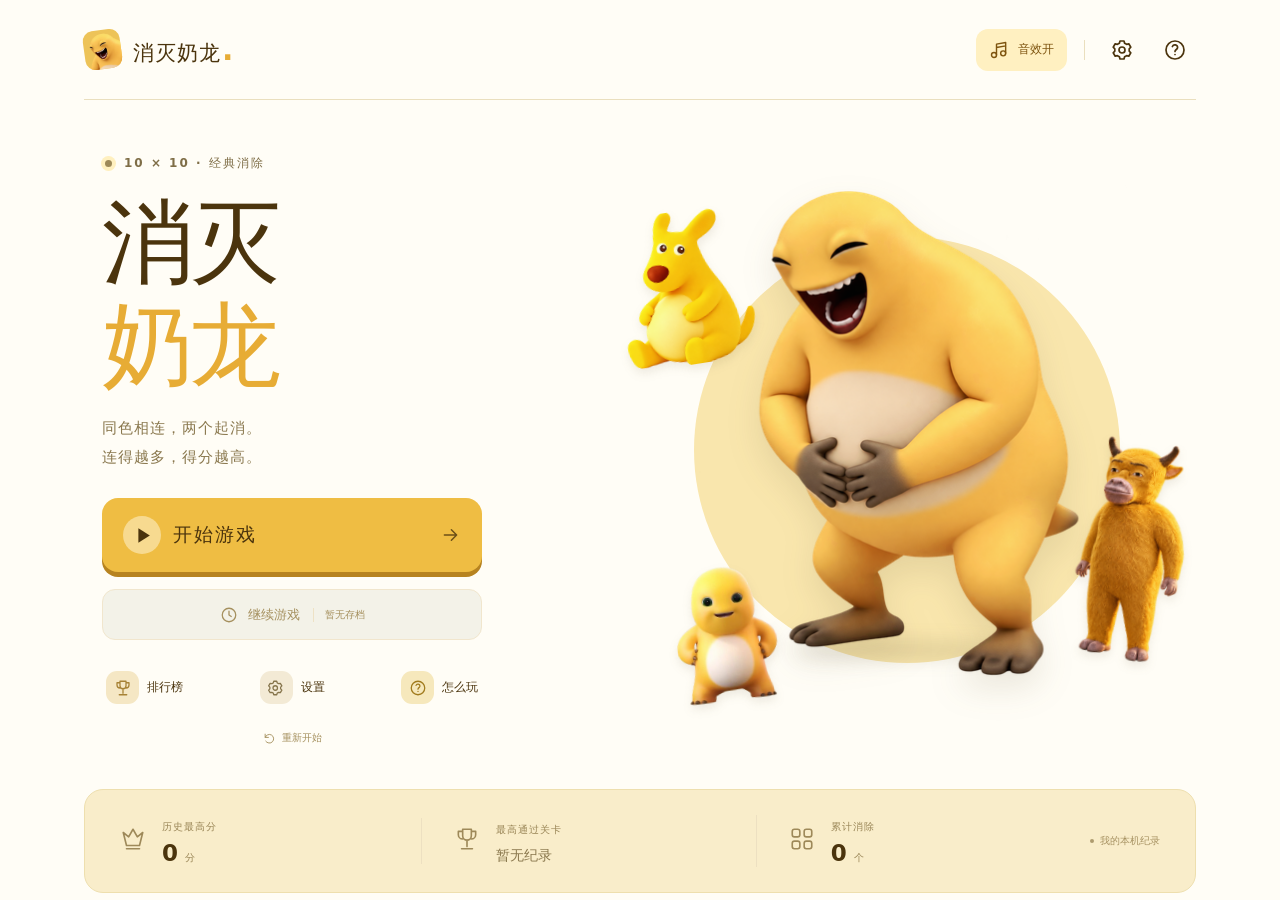
==== commit ecc05402: "Update game voices and result artwork; add private-preview leaderboard and recovery UI" ====
--- a/index.html
+++ b/index.html
@@ -1,176 +1,213 @@
-<!doctype html>
-<html lang="zh-CN">
-<head>
-  <meta charset="UTF-8">
-  <meta name="viewport" content="width=device-width, initial-scale=1, viewport-fit=cover">
-  <meta name="theme-color" content="#f8f6ed">
-  <meta name="description" content="消灭奶龙：10×10 五色消除，累计积分闯关。">
-  <title>消灭奶龙</title>
-  <link rel="icon" href="./assets/nailong-hero.png" type="image/png">
-  <link rel="stylesheet" href="./styles.css">
-  <script type="module" src="./src/main.js"></script>
-</head>
-<body>
-  <svg class="svg-library" xmlns="http://www.w3.org/2000/svg" aria-hidden="true">
-    <defs>
-      <symbol id="i-play" viewBox="0 0 24 24"><path d="m9 5 11 7-11 7V5Z" fill="currentColor" stroke="none"/></symbol>
-      <symbol id="i-arrow" viewBox="0 0 24 24"><path d="M5 12h14m-6-6 6 6-6 6"/></symbol>
-      <symbol id="i-trophy" viewBox="0 0 24 24"><path d="M8 3h8v6a4 4 0 0 1-8 0V3Zm0 2H4v3a4 4 0 0 0 4 4m8-7h4v3a4 4 0 0 1-4 4m-4 1v6m-4 2h8m-9 0h10"/></symbol>
-      <symbol id="i-settings" viewBox="0 0 24 24"><path d="m9 3-.6 2.2-2 1.1-2.2-.5-2 3.4 1.6 1.6v2.4l-1.6 1.6 2 3.4 2.2-.5 2 1.1L9 21h4l.6-2.2 2-1.1 2.2.5 2-3.4-1.6-1.6v-2.4l1.6-1.6-2-3.4-2.2.5-2-1.1L13 3H9Z"/><circle cx="11" cy="12" r="3"/></symbol>
-      <symbol id="i-music" viewBox="0 0 24 24"><path d="M9 18V5l11-2v13M9 9l11-2"/><ellipse cx="6" cy="18" rx="3" ry="3"/><ellipse cx="17" cy="16" rx="3" ry="3"/></symbol>
-      <symbol id="i-music-off" viewBox="0 0 24 24"><path d="M9 18v-6m0-7 11-2v13M9 9l5-1m4-.7 2-.3M3 3l18 18"/><ellipse cx="6" cy="18" rx="3" ry="3"/><path d="M18.8 13.6a3 3 0 1 0 1.2 2.4"/></symbol>
-      <symbol id="i-help" viewBox="0 0 24 24"><circle cx="12" cy="12" r="9"/><path d="M9.4 8.5a2.7 2.7 0 0 1 5.2 1c0 2-2.6 2-2.6 4m0 3h.01"/></symbol>
-      <symbol id="i-restart" viewBox="0 0 24 24"><path d="M4 10a8 8 0 1 1 1 7M4 4v6h6"/></symbol>
-      <symbol id="i-close" viewBox="0 0 24 24"><path d="m6 6 12 12M6 18 18 6"/></symbol>
-      <symbol id="i-crown" viewBox="0 0 24 24"><path d="m3 6 5 4 4-7 4 7 5-4-3 12H6L3 6Zm3 15h12"/></symbol>
-      <symbol id="i-grid" viewBox="0 0 24 24"><rect x="3" y="3" width="7" height="7" rx="2"/><rect x="14" y="3" width="7" height="7" rx="2"/><rect x="3" y="14" width="7" height="7" rx="2"/><rect x="14" y="14" width="7" height="7" rx="2"/></symbol>
-      <symbol id="i-clock" viewBox="0 0 24 24"><circle cx="12" cy="12" r="9"/><path d="M12 7v5l3 2"/></symbol>
-    </defs>
-  </svg>
-
-  <div class="page-shell">
-    <header class="site-header">
-      <a class="brand" href="./" aria-label="消灭奶龙首页">
-        <span class="brand-mark" aria-hidden="true"><img src="./assets/nailong-hero.png" alt="" width="1280" height="1280"></span>
-        <span>消灭奶龙<span class="brand-dot">.</span></span>
-      </a>
-      <nav class="header-tools" aria-label="快捷设置">
-        <button class="music-button" id="music-toggle" type="button" aria-label="关闭音效" title="关闭音效" aria-pressed="true">
-          <svg class="icon"><use id="music-icon" href="#i-music"></use></svg><span id="music-label">音效开</span>
-        </button>
-        <span class="tool-divider" aria-hidden="true"></span>
-        <button class="icon-button" type="button" data-open="settings-dialog" aria-label="打开设置" title="设置"><svg class="icon"><use href="#i-settings"></use></svg></button>
-        <button class="icon-button" type="button" data-open="help-dialog" aria-label="查看玩法说明" title="玩法说明"><svg class="icon"><use href="#i-help"></use></svg></button>
-      </nav>
-    </header>
-
-    <main id="main-content">
-      <div id="home-screen">
-      <section class="hero" aria-labelledby="game-title">
-        <div class="intro">
-          <div class="intro-heading">
-            <span class="eyebrow"><span class="status-dot"></span>10 × 10 · 经典消除</span>
-            <h1 id="game-title">消灭<span class="title-second">奶龙</span></h1>
-            <p class="hero-description">同色相连，两个起消。<br>连得越多，得分越高。</p>
-          </div>
-          <div class="play-menu">
-            <button class="primary-button start-button" id="start-game" type="button">
-              <span class="play-disc"><svg class="icon"><use href="#i-play"></use></svg></span>
-              <span class="start-text"><strong>开始游戏</strong></span>
-              <svg class="icon button-arrow"><use href="#i-arrow"></use></svg>
-            </button>
-            <button class="continue-button" id="continue-game" type="button" disabled>
-              <svg class="icon"><use href="#i-clock"></use></svg><span>继续游戏</span><span class="continue-detail" id="continue-detail">暂无存档</span>
-            </button>
-            <div class="quick-actions" aria-label="游戏菜单">
-              <button type="button" data-open="ranking-dialog"><span class="action-icon trophy-icon"><svg class="icon"><use href="#i-trophy"></use></svg></span><span>排行榜</span></button>
-              <button type="button" data-open="settings-dialog"><span class="action-icon settings-icon"><svg class="icon"><use href="#i-settings"></use></svg></span><span>设置</span></button>
-              <button type="button" data-open="help-dialog"><span class="action-icon help-icon"><svg class="icon"><use href="#i-help"></use></svg></span><span>怎么玩</span></button>
-            </div>
-            <button class="restart-link" id="restart-game" type="button"><svg class="icon"><use href="#i-restart"></use></svg>重新开始</button>
-          </div>
-        </div>
-
-        <div class="scene" aria-label="奶龙、袋鼠和牛来的角色主体">
-          <div class="scene-circle" aria-hidden="true"></div>
-          <img class="scene-character character-kangaroo" src="./assets/kangaroo-cutout-v1.png" alt="黄色袋鼠" width="1254" height="1254">
-          <img class="scene-character character-niulai" src="./assets/niulai-cutout-v1.png" alt="牛来中的牛角色" width="1024" height="1536">
-          <img class="scene-character character-nailong" src="./assets/nailong-cutout-v1.png" alt="奶龙" width="512" height="512">
-          <span class="scene-shadow" aria-hidden="true"></span>
-          <img class="hero-character" src="./assets/nailong-hero.png" alt="捧肚大笑的奶龙" width="1280" height="1280" fetchpriority="high">
-        </div>
-      </section>
-
-      <section class="record-strip" aria-label="我的本机游戏纪录">
-        <div class="record-item"><span class="record-symbol"><svg class="icon"><use href="#i-crown"></use></svg></span><div><span class="record-label">历史最高分</span><p><strong id="best-score">0</strong><span>分</span></p></div></div>
-        <div class="record-item"><span class="record-symbol"><svg class="icon"><use href="#i-trophy"></use></svg></span><div><span class="record-label">最高通过关卡</span><p><strong class="record-empty" id="best-level">暂无纪录</strong></p></div></div>
-        <div class="record-item"><span class="record-symbol"><svg class="icon"><use href="#i-grid"></use></svg></span><div><span class="record-label">累计消除</span><p><strong id="total-cleared">0</strong><span>个</span></p></div></div>
-        <span class="local-label"><span></span>我的本机纪录</span>
-      </section>
-      </div>
-      <section id="game-screen" class="game-screen" aria-labelledby="level-heading" hidden>
-        <div class="game-toolbar"><button id="game-home" type="button" class="game-text-button">← 首页</button><span class="game-mode">无尽闯关 · 10 × 10</span><button id="pause-game" type="button" class="game-text-button">暂停</button></div>
-        <div class="game-layout">
-          <aside class="score-panel">
-            <div class="stage-heading"><h2 id="level-heading">第 1 关</h2><span id="target-status" class="target-status">未达标</span></div>
-            <p class="score-label">当前累计总分</p><strong id="game-total" class="game-total">0</strong>
-            <div class="target-line"><div class="target-main"><span>本关目标</span><strong id="game-target">1,000</strong></div><span id="target-gap">还差 1,000</span></div>
-            <progress id="target-progress" max="100" value="0" aria-label="本关目标完成进度"></progress>
-            <dl class="score-details"><div><dt>之前关卡累计</dt><dd id="game-prior">0</dd></div><div><dt>本关消除分</dt><dd id="game-level-score">0</dd></div><div><dt>历史最高分</dt><dd id="game-best">0</dd></div></dl>
-            <div class="level-total-line"><span>本关得分</span><strong id="game-level-total">0</strong></div>
-            <p class="game-instruction">两个起消 · 上下左右相连<br>达到目标后，继续消到结算</p>
-            <div class="game-side-actions"><button type="button" data-open="help-dialog" class="game-text-button">玩法说明</button><button type="button" data-open="settings-dialog" class="game-text-button">设置</button></div>
-          </aside>
-          <div class="board-panel">
-            <div class="board-meta"><span>剩余 <strong id="remaining-count">100</strong> 块</span><span id="input-mode">点击消除</span></div>
-            <div class="board-frame"><div id="board" class="board" role="group" aria-label="10×10 消除棋盘" aria-describedby="move-feedback"></div><div id="score-pop" class="score-pop" aria-hidden="true"></div></div>
-            <p id="move-feedback" class="move-feedback" role="status" aria-live="polite">点击两个及以上相连的同色方块</p>
-            <div class="board-bottom"><span id="bonus-preview">结算时按剩余数量奖励</span><button id="game-restart" type="button" class="game-text-button">重新开始</button></div>
-          </div>
-        </div>
-      </section>
-    </main>
-
-  </div>
-
-  <dialog id="settings-dialog" class="modal" aria-labelledby="settings-title">
-    <div class="modal-header"><div><h2 id="settings-title">游戏设置</h2></div><button type="button" class="icon-button" data-close aria-label="关闭设置"><svg class="icon"><use href="#i-close"></use></svg></button></div>
-    <div class="settings-list">
-      <label class="setting-row" for="setting-sound"><span><strong>消除音效</strong><small>消除时播放对应颜色和长度的笑声</small></span><input class="switch" id="setting-sound" type="checkbox" checked></label>
-      <label class="setting-row" for="setting-volume"><span><strong>音效音量</strong><small>调整笑声的播放音量</small></span><span class="volume-control"><input id="setting-volume" type="range" min="0" max="1" step="0.05" value="0.6" aria-label="音效音量"><output id="setting-volume-label">60%</output></span></label>
-      <label class="setting-row" for="setting-confirm"><span><strong>两步确认</strong><small>先选中预览，再点一次消除</small></span><input class="switch" id="setting-confirm" type="checkbox"></label>
-      <label class="setting-row" for="setting-motion"><span><strong>简化动画</strong><small>跳过消除、下落、位移与结算动画</small></span><input class="switch" id="setting-motion" type="checkbox"></label>
-    </div>
-    <p class="modal-note">音效与操作设置会自动保存在当前浏览器。</p>
-    <button type="button" class="primary-button modal-primary" data-close>完成</button>
-  </dialog>
-
-  <dialog id="ranking-dialog" class="modal" aria-labelledby="ranking-title">
-    <div class="modal-header"><div><h2 id="ranking-title">排行榜</h2></div><button type="button" class="icon-button" data-close aria-label="关闭排行榜"><svg class="icon"><use href="#i-close"></use></svg></button></div>
-    <div class="ranking-tabs" role="tablist" aria-label="排行榜类型"><button id="local-tab" type="button" role="tab" aria-selected="true" aria-controls="local-ranking">本机纪录</button><button id="online-tab" type="button" role="tab" aria-selected="false" aria-controls="online-ranking" tabindex="-1">在线榜<span>即将开放</span></button></div>
-    <div id="local-ranking" role="tabpanel" aria-labelledby="local-tab">
-      <div class="ranking-empty" id="ranking-empty"><span class="empty-trophy"><svg class="icon"><use href="#i-trophy"></use></svg></span><h3>暂无纪录</h3><p>开始消除后记录最高分和最高通过关卡。</p></div>
-      <div id="ranking-record" class="ranking-record" hidden><span class="rank-number">01</span><div><strong>我自己</strong><span id="rank-level">—</span></div><strong id="rank-score">0<span>分</span></strong></div>
-      <p class="modal-note">本机纪录仅保存在当前浏览器。</p>
-    </div>
-    <div id="online-ranking" role="tabpanel" aria-labelledby="online-tab" hidden><div class="ranking-empty"><span class="empty-trophy online-trophy"><svg class="icon"><use href="#i-crown"></use></svg></span><h3>在线榜未开放</h3><p>当前仅提供本机纪录。</p></div></div>
-    <button type="button" class="primary-button modal-primary" data-close>关闭</button>
-  </dialog>
-
-  <dialog id="help-dialog" class="modal" aria-labelledby="help-title">
-    <div class="modal-header"><div><h2 id="help-title">玩法说明</h2></div><button type="button" class="icon-button" data-close aria-label="关闭玩法说明"><svg class="icon"><use href="#i-close"></use></svg></button></div>
-    <ol class="rules-list"><li><span class="rule-number">1</span><div><h3>消除同色方块</h3><p>上下左右相连的同色方块，两个及以上可以消除。斜向不算相连。</p></div></li><li><span class="rule-number">2</span><div><h3>连得越多，得分越高</h3><p>一次消除 n 个，获得 5 × n² 分；消除 10 个得 500 分。</p></div></li><li><span class="rule-number">3</span><div><h3>剩余数量决定奖励</h3><p>无法继续消除时结算；全清奖励 2000 分，剩 9 个奖励 380 分，剩 10 个及以上没有奖励。</p></div></li></ol>
-    <div class="rules-tip"><svg class="icon"><use href="#i-arrow"></use></svg><p>方块先向下落，整列清空后右侧各列向左移，不补新块。本关目标依次为 1000、3000、5200、7500、10000、13000、16000、19000；之后为 22100、25300、28600、32000，相邻目标的间隔逐关再增加 100。目标低于 19000 时每关重新随机主色，之后五色等概率生成。按累计总分判断，盘面结束后计入奖励，达标进入下一关；未达标则本局结束。</p></div>
-    <button type="button" class="primary-button modal-primary" data-close>关闭</button>
-  </dialog>
-
-  <dialog id="pause-dialog" class="modal" aria-labelledby="pause-title">
-    <div class="modal-header"><h2 id="pause-title">已暂停</h2><button type="button" class="icon-button" data-close aria-label="继续游戏"><svg class="icon"><use href="#i-close"></use></svg></button></div>
-    <p class="restart-message">当前进度已自动保存，没有时间限制。</p>
-    <button type="button" class="primary-button modal-primary" data-close>继续游戏</button>
-    <button type="button" class="modal-secondary" id="pause-restart">重新开始</button>
-    <button type="button" class="modal-secondary" id="pause-home">保存并返回首页</button>
-  </dialog>
-
-  <dialog id="result-dialog" class="modal result-modal" aria-labelledby="result-title" aria-describedby="result-message" data-persistent>
-    <div class="result-heading"><span id="result-stage" class="eyebrow">第 1 关结算</span><h2 id="result-title">本关通过</h2><p id="result-message">累计分已达标</p></div>
-    <div class="result-total"><span>当前累计总分</span><strong id="result-total">0</strong><small id="result-target">本关目标 1,000</small></div>
-    <dl class="result-details"><div><dt>之前关卡累计</dt><dd id="result-prior">0</dd></div><div><dt>本关消除分</dt><dd id="result-score">0</dd></div><div><dt>剩余块数</dt><dd id="result-remaining">0</dd></div><div><dt>本关奖励</dt><dd id="result-bonus">0</dd></div><div class="level-final"><dt>本关最终分</dt><dd id="result-level-total">0</dd></div><div><dt>历史最高分</dt><dd id="result-best">0</dd></div></dl>
-    <button type="button" id="result-action" class="primary-button modal-primary">下一关</button>
-    <button type="button" id="result-home" class="modal-secondary">返回首页</button>
-  </dialog>
-
-  <div id="settlement-overlay" class="settlement-overlay" hidden>
-    <div class="reward-card" id="reward-card" role="status" aria-live="off"><span>剩余奖励</span><strong id="reward-value">2,000</strong><small id="reward-step">正在清理剩余色块</small><button id="settlement-skip" type="button">跳过动画</button></div>
-  </div>
-
-  <dialog id="restart-dialog" class="modal" aria-labelledby="restart-title">
-    <div class="modal-header"><div><h2 id="restart-title">开始新的一局？</h2></div><button type="button" class="icon-button" data-close aria-label="取消重新开始"><svg class="icon"><use href="#i-close"></use></svg></button></div>
-    <p class="restart-message" id="restart-message">新的一局将从第 1 关开始，历史最高分会保留。</p>
-    <div class="confirmation-actions"><button type="button" class="modal-secondary" data-close>取消</button><button type="button" class="primary-button modal-primary" id="confirm-restart">开始新一局</button></div>
-  </dialog>
-
-  <div class="toast" id="toast" role="status" aria-live="polite"></div>
-  <noscript><div class="noscript-notice">请开启 JavaScript 来玩消灭奶龙。</div></noscript>
-</body>
-</html>
+<!doctype html>
+<html lang="zh-CN">
+<head>
+  <meta charset="UTF-8">
+  <meta name="viewport" content="width=device-width, initial-scale=1, viewport-fit=cover">
+  <meta name="theme-color" content="#fffdf6">
+  <meta name="description" content="消灭奶龙：10×10 五色消除，累计积分闯关。">
+  <title>消灭奶龙</title>
+  <link rel="icon" href="./assets/nailong-hero.png" type="image/png">
+  <link rel="stylesheet" href="./styles.css">
+  <script type="module" src="./src/main.js"></script>
+</head>
+<body>
+  <svg class="svg-library" xmlns="http://www.w3.org/2000/svg" aria-hidden="true">
+    <defs>
+      <symbol id="i-play" viewBox="0 0 24 24"><path d="m9 5 11 7-11 7V5Z" fill="currentColor" stroke="none"/></symbol>
+      <symbol id="i-arrow" viewBox="0 0 24 24"><path d="M5 12h14m-6-6 6 6-6 6"/></symbol>
+      <symbol id="i-trophy" viewBox="0 0 24 24"><path d="M8 3h8v6a4 4 0 0 1-8 0V3Zm0 2H4v3a4 4 0 0 0 4 4m8-7h4v3a4 4 0 0 1-4 4m-4 1v6m-4 2h8m-9 0h10"/></symbol>
+      <symbol id="i-settings" viewBox="0 0 24 24"><path d="m9 3-.6 2.2-2 1.1-2.2-.5-2 3.4 1.6 1.6v2.4l-1.6 1.6 2 3.4 2.2-.5 2 1.1L9 21h4l.6-2.2 2-1.1 2.2.5 2-3.4-1.6-1.6v-2.4l1.6-1.6-2-3.4-2.2.5-2-1.1L13 3H9Z"/><circle cx="11" cy="12" r="3"/></symbol>
+      <symbol id="i-music" viewBox="0 0 24 24"><path d="M9 18V5l11-2v13M9 9l11-2"/><ellipse cx="6" cy="18" rx="3" ry="3"/><ellipse cx="17" cy="16" rx="3" ry="3"/></symbol>
+      <symbol id="i-music-off" viewBox="0 0 24 24"><path d="M9 18v-6m0-7 11-2v13M9 9l5-1m4-.7 2-.3M3 3l18 18"/><ellipse cx="6" cy="18" rx="3" ry="3"/><path d="M18.8 13.6a3 3 0 1 0 1.2 2.4"/></symbol>
+      <symbol id="i-help" viewBox="0 0 24 24"><circle cx="12" cy="12" r="9"/><path d="M9.4 8.5a2.7 2.7 0 0 1 5.2 1c0 2-2.6 2-2.6 4m0 3h.01"/></symbol>
+      <symbol id="i-restart" viewBox="0 0 24 24"><path d="M4 10a8 8 0 1 1 1 7M4 4v6h6"/></symbol>
+      <symbol id="i-close" viewBox="0 0 24 24"><path d="m6 6 12 12M6 18 18 6"/></symbol>
+      <symbol id="i-crown" viewBox="0 0 24 24"><path d="m3 6 5 4 4-7 4 7 5-4-3 12H6L3 6Zm3 15h12"/></symbol>
+      <symbol id="i-grid" viewBox="0 0 24 24"><rect x="3" y="3" width="7" height="7" rx="2"/><rect x="14" y="3" width="7" height="7" rx="2"/><rect x="3" y="14" width="7" height="7" rx="2"/><rect x="14" y="14" width="7" height="7" rx="2"/></symbol>
+      <symbol id="i-clock" viewBox="0 0 24 24"><circle cx="12" cy="12" r="9"/><path d="M12 7v5l3 2"/></symbol>
+    </defs>
+  </svg>
+
+  <div class="page-shell">
+    <header class="site-header">
+      <a class="brand" href="./" aria-label="消灭奶龙首页">
+        <span class="brand-mark" aria-hidden="true"><img src="./assets/nailong-hero.png" alt="" width="1280" height="1280"></span>
+        <span>消灭奶龙<span class="brand-dot">.</span></span>
+      </a>
+      <nav class="header-tools" aria-label="快捷设置">
+        <button class="music-button" id="music-toggle" type="button" aria-label="关闭音效" title="关闭音效" aria-pressed="true">
+          <svg class="icon"><use id="music-icon" href="#i-music"></use></svg><span id="music-label">音效开</span>
+        </button>
+        <span class="tool-divider" aria-hidden="true"></span>
+        <button class="icon-button" type="button" data-open="settings-dialog" aria-label="打开设置" title="设置"><svg class="icon"><use href="#i-settings"></use></svg></button>
+        <button class="icon-button" type="button" data-open="help-dialog" aria-label="查看玩法说明" title="玩法说明"><svg class="icon"><use href="#i-help"></use></svg></button>
+      </nav>
+    </header>
+
+    <main id="main-content">
+      <div id="home-screen">
+      <section class="hero" aria-labelledby="game-title">
+        <div class="intro">
+          <div class="intro-heading">
+            <span class="eyebrow"><span class="status-dot"></span>10 × 10 · 经典消除</span>
+            <h1 id="game-title">消灭<span class="title-second">奶龙</span></h1>
+            <p class="hero-description">同色相连，两个起消。<br>连得越多，得分越高。</p>
+          </div>
+          <div class="play-menu">
+            <button class="primary-button start-button" id="start-game" type="button">
+              <span class="play-disc"><svg class="icon"><use href="#i-play"></use></svg></span>
+              <span class="start-text"><strong>开始游戏</strong></span>
+              <svg class="icon button-arrow"><use href="#i-arrow"></use></svg>
+            </button>
+            <button class="continue-button" id="continue-game" type="button" disabled>
+              <svg class="icon"><use href="#i-clock"></use></svg><span>继续游戏</span><span class="continue-detail" id="continue-detail">暂无存档</span>
+            </button>
+            <div class="quick-actions" aria-label="游戏菜单">
+              <button type="button" data-open="ranking-dialog"><span class="action-icon trophy-icon"><svg class="icon"><use href="#i-trophy"></use></svg></span><span>排行榜</span></button>
+              <button type="button" data-open="settings-dialog"><span class="action-icon settings-icon"><svg class="icon"><use href="#i-settings"></use></svg></span><span>设置</span></button>
+              <button type="button" data-open="help-dialog"><span class="action-icon help-icon"><svg class="icon"><use href="#i-help"></use></svg></span><span>怎么玩</span></button>
+            </div>
+            <button class="restart-link" id="restart-game" type="button"><svg class="icon"><use href="#i-restart"></use></svg>重新开始</button>
+          </div>
+        </div>
+
+        <div class="scene" aria-label="奶龙、袋鼠和牛来的角色主体">
+          <div class="scene-circle" aria-hidden="true"></div>
+          <img class="scene-character character-kangaroo" src="./assets/kangaroo-cutout-v1.png" alt="黄色袋鼠" width="1254" height="1254">
+          <img class="scene-character character-niulai" src="./assets/niulai-cutout-v1.png" alt="牛来中的牛角色" width="1024" height="1536">
+          <img class="scene-character character-nailong" src="./assets/nailong-cutout-v1.png" alt="奶龙" width="512" height="512">
+          <span class="scene-shadow" aria-hidden="true"></span>
+          <img class="hero-character" src="./assets/nailong-hero.png" alt="捧肚大笑的奶龙" width="1280" height="1280" fetchpriority="high">
+        </div>
+      </section>
+
+      <section class="record-strip" aria-label="我的本机游戏纪录">
+        <div class="record-item"><span class="record-symbol"><svg class="icon"><use href="#i-crown"></use></svg></span><div><span class="record-label">历史最高分</span><p><strong id="best-score">0</strong><span>分</span></p></div></div>
+        <div class="record-item"><span class="record-symbol"><svg class="icon"><use href="#i-trophy"></use></svg></span><div><span class="record-label">最高通过关卡</span><p><strong class="record-empty" id="best-level">暂无纪录</strong></p></div></div>
+        <div class="record-item"><span class="record-symbol"><svg class="icon"><use href="#i-grid"></use></svg></span><div><span class="record-label">累计消除</span><p><strong id="total-cleared">0</strong><span>个</span></p></div></div>
+        <span class="local-label"><span></span>我的本机纪录</span>
+      </section>
+      </div>
+      <section id="game-screen" class="game-screen" aria-labelledby="level-heading" hidden>
+        <div class="game-toolbar"><button id="game-home" type="button" class="game-text-button">← 首页</button><span class="game-mode">无尽闯关 · 10 × 10</span><button id="pause-game" type="button" class="game-text-button">暂停</button></div>
+        <div class="game-layout">
+          <aside class="score-panel">
+            <div class="stage-heading"><h2 id="level-heading">第 1 关</h2><span id="target-status" class="target-status">未达标</span></div>
+            <p class="score-label">当前累计总分</p><strong id="game-total" class="game-total">0</strong>
+            <div class="target-line"><div class="target-main"><span>本关目标</span><strong id="game-target">1,000</strong></div><span id="target-gap">还差 1,000</span></div>
+            <progress id="target-progress" max="100" value="0" aria-label="本关目标完成进度"></progress>
+            <dl class="score-details"><div><dt>之前关卡累计</dt><dd id="game-prior">0</dd></div><div><dt>本关消除分</dt><dd id="game-level-score">0</dd></div><div><dt>历史最高分</dt><dd id="game-best">0</dd></div></dl>
+            <div class="level-total-line"><span>本关得分</span><strong id="game-level-total">0</strong></div>
+            <p class="game-instruction">两个起消 · 上下左右相连<br>达到目标后，继续消到结算</p>
+            <div class="game-side-actions"><button type="button" data-open="help-dialog" class="game-text-button">玩法说明</button><button type="button" data-open="settings-dialog" class="game-text-button">设置</button></div>
+          </aside>
+          <div class="board-panel">
+            <div class="board-meta"><span>剩余 <strong id="remaining-count">100</strong> 块</span><span id="input-mode">点击消除</span></div>
+            <div class="board-frame"><div id="board" class="board" role="group" aria-label="10×10 消除棋盘" aria-describedby="move-feedback"></div><div id="score-pop" class="score-pop" aria-hidden="true"></div></div>
+            <p id="move-feedback" class="move-feedback" role="status" aria-live="polite">点击两个及以上相连的同色方块</p>
+            <div class="board-bottom"><span id="bonus-preview">结算时按剩余数量奖励</span><button id="game-restart" type="button" class="game-text-button">重新开始</button></div>
+          </div>
+        </div>
+      </section>
+    </main>
+
+  </div>
+
+  <dialog id="settings-dialog" class="modal" aria-labelledby="settings-title">
+    <div class="modal-header"><div><h2 id="settings-title">游戏设置</h2></div><button type="button" class="icon-button" data-close aria-label="关闭设置"><svg class="icon"><use href="#i-close"></use></svg></button></div>
+    <div class="settings-list">
+      <label class="setting-row" for="setting-sound"><span><strong>消除音效</strong><small>2–10 块随机台词，11 块及以上播放大笑</small></span><input class="switch" id="setting-sound" type="checkbox" checked></label>
+      <label class="setting-row" for="setting-volume"><span><strong>音效音量</strong><small>调整消除音效的播放音量</small></span><span class="volume-control"><input id="setting-volume" type="range" min="0" max="1" step="0.05" value="0.6" aria-label="音效音量"><output id="setting-volume-label">60%</output></span></label>
+      <label class="setting-row" for="setting-confirm"><span><strong>两步确认</strong><small>先选中预览，再点一次消除</small></span><input class="switch" id="setting-confirm" type="checkbox"></label>
+      <label class="setting-row" for="setting-motion"><span><strong>简化动画</strong><small>跳过消除、下落、位移与结算动画</small></span><input class="switch" id="setting-motion" type="checkbox"></label>
+    </div>
+    <p class="modal-note">音效与操作设置会自动保存在当前浏览器。</p>
+    <button type="button" class="primary-button modal-primary" data-close>完成</button>
+  </dialog>
+
+  <dialog id="ranking-dialog" class="modal" aria-labelledby="ranking-title">
+    <div class="modal-header"><div><h2 id="ranking-title">排行榜</h2></div><button type="button" class="icon-button" data-close aria-label="关闭排行榜"><svg class="icon"><use href="#i-close"></use></svg></button></div>
+    <div class="ranking-tabs" role="tablist" aria-label="排行榜类型"><button id="local-tab" type="button" role="tab" aria-selected="true" aria-controls="local-ranking">本机纪录</button><button id="online-tab" type="button" role="tab" aria-selected="false" aria-controls="online-ranking" tabindex="-1">在线榜<span>即将开放</span></button></div>
+    <div id="local-ranking" role="tabpanel" aria-labelledby="local-tab">
+      <div class="ranking-empty" id="ranking-empty"><span class="empty-trophy"><svg class="icon"><use href="#i-trophy"></use></svg></span><h3>暂无纪录</h3><p>开始消除后记录最高分和最高通过关卡。</p></div>
+      <div id="ranking-record" class="ranking-record" hidden><span class="rank-number">01</span><div><strong>我自己</strong><span id="rank-level">—</span></div><strong id="rank-score">0<span>分</span></strong></div>
+      <p class="modal-note">本机纪录仅保存在当前浏览器。</p>
+    </div>
+    <div id="online-ranking" role="tabpanel" aria-labelledby="online-tab" hidden>
+      <p id="cloud-message" class="modal-note" role="status">正在读取排行榜…</p>
+      <h3 class="cloud-section-title">我的排名</h3><div id="cloud-my-rank" class="cloud-my-rank">尚未上传有效战绩</div>
+      <div class="cloud-tools"><button id="cloud-profile-button" type="button" class="cloud-text-button"><span id="cloud-profile-label">设置玩家资料</span></button><button id="cloud-refresh" type="button" class="cloud-text-button">刷新</button><button id="cloud-recover-button" type="button" class="cloud-text-button">恢复身份</button></div>
+      <p id="cloud-identity-note" class="modal-note"></p>
+      <button id="cloud-code-button" type="button" class="cloud-text-button" hidden>生成身份恢复码</button>
+      <section id="cloud-pending-section" hidden><h3 class="cloud-section-title">待上传战绩</h3><div id="cloud-pending"></div><p class="modal-note">最多保留最近10局；清除网站数据会丢失尚未上传的记录。</p></section>
+      <h3 class="cloud-section-title">全服前100名</h3><div id="cloud-top" class="cloud-top"></div>
+      <p class="modal-note">分数相同先提交者在前 · 日期为北京时间的上榜日期</p>
+    </div>
+    <button type="button" class="primary-button modal-primary" data-close>关闭</button>
+  </dialog>
+
+  <dialog id="help-dialog" class="modal" aria-labelledby="help-title">
+    <div class="modal-header"><div><h2 id="help-title">玩法说明</h2></div><button type="button" class="icon-button" data-close aria-label="关闭玩法说明"><svg class="icon"><use href="#i-close"></use></svg></button></div>
+    <ol class="rules-list"><li><span class="rule-number">1</span><div><h3>消除同色方块</h3><p>上下左右相连的同色方块，两个及以上可以消除。斜向不算相连。</p></div></li><li><span class="rule-number">2</span><div><h3>连得越多，得分越高</h3><p>一次消除 n 个，获得 5 × n² 分；消除 10 个得 500 分。</p></div></li><li><span class="rule-number">3</span><div><h3>剩余数量决定奖励</h3><p>无法继续消除时结算；全清奖励 2000 分，剩 9 个奖励 380 分，剩 10 个及以上没有奖励。</p></div></li></ol>
+    <div class="rules-tip"><svg class="icon"><use href="#i-arrow"></use></svg><p>方块先向下落，整列清空后右侧各列向左移，不补新块。本关目标依次为 1000、3000、5200、7500、10000、13000、16000、19000；之后为 22100、25300、28600、32000，相邻目标的间隔逐关再增加 100。目标低于 19000 时每关重新随机主色，之后五色等概率生成。按累计总分判断，盘面结束后计入奖励，达标进入下一关；未达标则本局结束。</p></div>
+    <button type="button" class="primary-button modal-primary" data-close>关闭</button>
+  </dialog>
+
+  <dialog id="pause-dialog" class="modal" aria-labelledby="pause-title">
+    <div class="modal-header"><h2 id="pause-title">已暂停</h2><button type="button" class="icon-button" data-close aria-label="继续游戏"><svg class="icon"><use href="#i-close"></use></svg></button></div>
+    <p class="restart-message">当前进度已自动保存，没有时间限制。</p>
+    <button type="button" class="primary-button modal-primary" data-close>继续游戏</button>
+    <button type="button" class="modal-secondary" id="pause-restart">重新开始</button>
+    <button type="button" class="modal-secondary" id="pause-home">保存并返回首页</button>
+  </dialog>
+
+  <dialog id="result-dialog" class="modal result-modal" aria-labelledby="result-title" data-persistent>
+    <div class="result-illustration" aria-hidden="true"><img id="result-mascot" src="./assets/result-mascots/v1/06/02.png" alt="捧肚大笑的奶龙" decoding="async"></div>
+    <div class="result-card">
+    <div class="result-heading"><span id="result-stage" class="eyebrow">第 1 关结算</span><h2 id="result-title">本关通过</h2></div>
+    <div class="result-total"><span>当前累计总分</span><strong id="result-total">0</strong><small id="result-target">本关目标 1,000</small></div>
+    <dl class="result-details"><div><dt>之前关卡累计</dt><dd id="result-prior">0</dd></div><div><dt>本关消除分</dt><dd id="result-score">0</dd></div><div><dt>剩余块数</dt><dd id="result-remaining">0</dd></div><div><dt>本关奖励</dt><dd id="result-bonus">0</dd></div><div class="level-final"><dt>本关最终分</dt><dd id="result-level-total">0</dd></div><div><dt>历史最高分</dt><dd id="result-best">0</dd></div></dl>
+    <button type="button" id="result-action" class="primary-button modal-primary">下一关</button>
+    <button type="button" id="result-upload" class="cloud-upload-button" hidden>上传排行榜</button>
+    <p id="result-upload-note" class="cloud-result-note" hidden></p>
+    <button type="button" id="result-home" class="modal-secondary">返回首页</button>
+    </div>
+  </dialog>
+
+  <dialog id="cloud-profile-dialog" class="modal cloud-dialog" aria-labelledby="cloud-profile-title">
+    <div class="modal-header"><h2 id="cloud-profile-title">玩家资料</h2><button type="button" class="icon-button" data-close aria-label="关闭玩家资料">×</button></div>
+    <form id="cloud-profile-form">
+      <label class="cloud-field" for="cloud-name">昵称<input id="cloud-name" name="nickname" minlength="2" maxlength="32" autocomplete="nickname" placeholder="2–16个字符" required></label>
+      <p class="modal-note">头像和昵称的组合不能与其他玩家相同，之后可以修改。</p>
+      <span class="cloud-field-label">选择头像</span><div id="cloud-avatars" class="cloud-avatars" role="group" aria-label="奶龙头像"></div>
+      <p id="cloud-profile-error" class="cloud-error" role="status"></p>
+      <button id="cloud-profile-submit" class="primary-button modal-primary" type="submit">保存玩家资料</button>
+      <button id="cloud-profile-recover" type="button" class="modal-secondary">已有恢复码？找回原身份</button>
+    </form>
+  </dialog>
+  <dialog id="cloud-recover-dialog" class="modal cloud-dialog" aria-labelledby="cloud-recover-title">
+    <div class="modal-header"><h2 id="cloud-recover-title">恢复玩家身份</h2><button type="button" class="icon-button" data-close aria-label="关闭身份恢复">×</button></div>
+    <p class="modal-note">输入之前保存的恢复码，找回云端资料和最高分。恢复后会切换到该身份，本机游戏存档保持不变。</p>
+    <form id="cloud-recover-form"><label class="cloud-field" for="cloud-recover-input">恢复码<input id="cloud-recover-input" autocomplete="off" autocapitalize="characters" spellcheck="false" required></label><p id="cloud-recover-error" class="cloud-error" role="status"></p><button id="cloud-recover-submit" class="primary-button modal-primary" type="submit">恢复身份</button></form>
+  </dialog>
+  <dialog id="cloud-code-dialog" class="modal cloud-dialog" aria-labelledby="cloud-code-title">
+    <div class="modal-header"><h2 id="cloud-code-title">保存身份恢复码</h2><button type="button" class="icon-button" data-close aria-label="关闭恢复码">×</button></div>
+    <p class="modal-note">恢复码相当于密码，请勿分享。换设备、换浏览器或网站换域名前可用它找回身份；新生成后旧码失效。本窗口关闭后不再显示。</p>
+    <input id="cloud-recovery-code" class="cloud-code" readonly aria-label="你的恢复码" autocomplete="off">
+    <button id="cloud-copy-code" class="primary-button modal-primary" type="button">复制恢复码</button><button class="modal-secondary" type="button" data-close>已保存，关闭</button>
+  </dialog>
+
+  <div id="settlement-overlay" class="settlement-overlay" hidden>
+    <div class="reward-card" id="reward-card" role="status" aria-live="off"><span>剩余奖励</span><strong id="reward-value">2,000</strong><small id="reward-step">正在清理剩余色块</small><button id="settlement-skip" type="button">跳过动画</button></div>
+  </div>
+
+  <dialog id="restart-dialog" class="modal" aria-labelledby="restart-title">
+    <div class="modal-header"><div><h2 id="restart-title">开始新的一局？</h2></div><button type="button" class="icon-button" data-close aria-label="取消重新开始"><svg class="icon"><use href="#i-close"></use></svg></button></div>
+    <p class="restart-message" id="restart-message">新的一局将从第 1 关开始，历史最高分会保留。</p>
+    <div class="confirmation-actions"><button type="button" class="modal-secondary" data-close>取消</button><button type="button" class="primary-button modal-primary" id="confirm-restart">开始新一局</button></div>
+  </dialog>
+
+  <div class="toast" id="toast" role="status" aria-live="polite"></div>
+  <noscript><div class="noscript-notice">请开启 JavaScript 来玩消灭奶龙。</div></noscript>
+</body>
+</html>
--- a/styles.css
+++ b/styles.css
@@ -1,376 +1,445 @@
-:root {
-  --paper: #f8f6ed;
-  --ink: #243d32;
-  --muted: #7c877b;
-  --green: #376849;
-  --green-dark: #274e36;
-  --yellow: #e7ac35;
-  --line: #e4e7dc;
-  --radius: 20px;
-  font-family: "Microsoft YaHei", "PingFang SC", "Noto Sans SC", system-ui, sans-serif;
-  color: var(--ink);
-  background: var(--paper);
-  font-synthesis: none;
-}
-* { box-sizing: border-box; }
-html { overflow-x: clip; }
-body { margin: 0; min-width: 280px; overflow-x: clip; -webkit-tap-highlight-color: transparent; }
-button, input { font: inherit; }
-button, a, input { touch-action: manipulation; }
-button { cursor: pointer; color: inherit; }
-button { border: 0; }
-button:disabled { cursor: not-allowed; }
-button:focus-visible, a:focus-visible, input:focus-visible { outline: 3px solid #b48827; outline-offset: 5px; }
-a { color: inherit; text-decoration: none; }
-[hidden] { display: none !important; }
-.svg-library { position: absolute; width: 0; height: 0; overflow: hidden; }
-.icon { width: 24px; height: 24px; fill: none; stroke: currentColor; stroke-width: 1.7; stroke-linecap: round; stroke-linejoin: round; flex-shrink: 0; }
-.page-shell { max-width: 1184px; margin: 0 auto; padding: 0 36px; }
-.site-header { min-height: 100px; display: flex; align-items: center; justify-content: space-between; border-bottom: 1px solid var(--line); }
-.brand { display: flex; align-items: center; gap: 12px; font-size: 21px; font-weight: 800; letter-spacing: 1px; }
-.brand-dot { color: var(--yellow); margin-left: 1px; font-size: 30px; }
-.brand-mark { width: 37px; height: 39px; background: #edc358; border-radius: 10px; display: block; overflow: hidden; position: relative; transform: rotate(-8deg); flex-shrink: 0; }
-.brand-mark img { position: absolute; width: 90px; height: 90px; max-width: none; object-fit: contain; left: -15px; top: 1px; }
-.header-tools { display: flex; align-items: center; gap: 10px; }
-.music-button { display: flex; align-items: center; gap: 9px; background: transparent; font-size: 12px; color: #647362; padding: 11px 13px; border-radius: 12px; }
-.music-button .icon { width: 20px; height: 20px; }
-.music-button[aria-pressed="true"] { color: var(--green); background: #eaf0e2; }
-.icon-button { width: 42px; height: 42px; border-radius: 50%; background: transparent; display: inline-flex; align-items: center; justify-content: center; }
-.icon-button:hover, .music-button:hover { background: #eeeee1; }
-.tool-divider { height: 20px; width: 1px; background: var(--line); margin: 0 7px; }
-.hero { display: grid; grid-template-columns: .93fr 1.07fr; align-items: center; gap: 30px; padding: 52px 0 38px; }
-.intro { padding-left: 18px; position: relative; z-index: 2; }
-.eyebrow { display: inline-flex; align-items: center; gap: 9px; font-size: 12px; font-weight: 600; letter-spacing: 2px; color: #6c7966; }
-.status-dot { width: 7px; height: 7px; background: #90a66e; border-radius: 50%; box-shadow: 0 0 0 4px #eaf0df; margin: 0 3px; }
-h1 { font-size: clamp(72px, 7.2vw, 98px); font-weight: 900; line-height: 1.12; letter-spacing: -5px; margin: 19px 0 17px; }
-.title-second { display: block; color: var(--yellow); position: relative; }
-.hero-description { color: #778171; font-size: 15px; line-height: 1.9; margin: 0 0 27px; letter-spacing: 1px; }
-.play-menu { max-width: 380px; }
-.primary-button { display: flex; align-items: center; justify-content: center; gap: 12px; color: #fffdf3; background: var(--green); border-radius: 16px; min-height: 54px; font-weight: 700; box-shadow: 0 5px 0 #274c35; transition: transform .18s ease, background .18s ease, box-shadow .18s ease; }
-.primary-button:hover { background: #427650; transform: translateY(-2px); box-shadow: 0 7px 0 #274c35; }
-.primary-button:active { transform: translateY(4px); box-shadow: 0 1px 0 #274c35; }
-.start-button { width: 100%; min-height: 74px; padding: 13px 21px; justify-content: flex-start; }
-.play-disc { display: flex; align-items: center; justify-content: center; width: 38px; height: 38px; border-radius: 50%; background: #ffffff19; }
-.play-disc .icon { width: 25px; height: 25px; margin-left: -1px; }
-.start-text { text-align: left; display: grid; gap: 4px; }
-.start-text strong { font-size: 19px; letter-spacing: 2px; }
-.button-arrow { margin-left: auto; width: 21px; opacity: .8; }
-.continue-button { width: 100%; min-height: 51px; margin-top: 17px; display: flex; align-items: center; justify-content: center; gap: 10px; background: #fffdf5; border: 1px solid #dadfd0; border-radius: 13px; font-size: 13px; font-weight: 600; }
-.continue-button .icon { width: 18px; height: 18px; }
-.continue-button:disabled { color: #92998a; background: #f3f2e8; border-color: #e3e5d9; }
-.continue-button:not(:disabled):hover { border-color: #80986b; background: #eff2e6; }
-.continue-detail { font-size: 10px; font-weight: 400; padding-left: 11px; margin-left: 3px; border-left: 1px solid #dce0d3; }
-.quick-actions { display: flex; justify-content: space-between; gap: 10px; margin-top: 25px; }
-.quick-actions button { background: transparent; display: flex; align-items: center; justify-content: center; gap: 8px; padding: 6px 4px; font-size: 12px; font-weight: 600; border-radius: 10px; transition: transform .2s; }
-.quick-actions button:hover { transform: translateY(-3px); }
-.action-icon { width: 33px; height: 33px; border-radius: 11px; display: inline-flex; align-items: center; justify-content: center; }
-.action-icon .icon { width: 18px; height: 18px; }
-.trophy-icon { background: #f5e7c4; color: #a78235; }
-.settings-icon { background: #e5ebdd; color: #6e8864; }
-.help-icon { background: #e5e8f1; color: #7a85a3; }
-.restart-link { display: flex; align-items: center; justify-content: center; gap: 6px; margin: 15px auto 0; padding: 6px 12px; background: transparent; font-size: 10px; color: #929b88; border-radius: 7px; }
-.restart-link .icon { width: 13px; height: 13px; }
-.restart-link:hover { color: var(--green); background: #ecefdf; }
-.scene { position: relative; width: 100%; height: 536px; margin-top: -18px; }
-.scene-circle { position: absolute; width: 426px; height: 426px; left: 50%; top: 62px; transform: translateX(-50%); background: #e6ecd1; border-radius: 50%; }
-.hero-character { position: absolute; width: 510px; height: 510px; object-fit: contain; left: 50%; top: 0; transform: translateX(-50%); filter: drop-shadow(0 15px 16px #6f6a3320); animation: character-float 6s ease-in-out infinite; }
-.scene-shadow { position: absolute; width: 225px; height: 18px; background: #6e754429; filter: blur(9px); border-radius: 50%; bottom: 52px; left: 50%; transform: translateX(-50%); }
-.scene-character { position: absolute; z-index: 3; object-fit: contain; filter: drop-shadow(0 5px 5px #6f6a331c); pointer-events: none; }
-.character-kangaroo { left: -10px; top: 18px; width: 154px; height: 190px; transform: rotate(-9deg); }
-.character-niulai { right: -12px; top: 255px; width: 160px; height: 238px; transform: rotate(6deg); }
-.character-nailong { bottom: 0; left: 42px; width: 134px; height: 155px; transform: rotate(-7deg); }
-.record-strip { display: flex; align-items: center; gap: 36px; padding: 25px 35px; background: #efeee2; border: 1px solid #e9eadc; border-radius: 19px; }
-.record-item { display: flex; align-items: center; gap: 16px; flex: 1; }
-.record-item + .record-item { border-left: 1px solid #dcded0; padding-left: 32px; }
-.record-symbol { color: #9b9f76; }
-.record-symbol .icon { width: 26px; height: 26px; stroke-width: 1.5; }
-.record-label { font-size: 10px; color: #8a917c; letter-spacing: 1px; }
-.record-item p { margin: 7px 0 0; display: flex; align-items: baseline; gap: 7px; }
-.record-item strong { font-size: 23px; font-weight: 700; line-height: 1.1; font-variant-numeric: tabular-nums; }
-.record-item p > span { font-size: 10px; color: #8a917c; }
-.record-item .record-empty { font-size: 14px; font-weight: 500; color: #7b866d; margin-top: 4px; }
-.local-label { display: inline-flex; align-items: center; gap: 6px; white-space: nowrap; font-size: 10px; color: #99a087; }
-.local-label > span { width: 4px; height: 4px; border-radius: 50%; background: #a4af90; }
-.modal { width: min(440px, calc(100% - 32px)); max-height: calc(100dvh - 40px); border: 1px solid #e3e6d5; background: #fffef8; color: var(--ink); border-radius: 26px; padding: 28px; box-shadow: 0 24px 90px #263d3430; overflow-y: auto; overscroll-behavior: contain; }
-.modal::backdrop { background: #233a3055; backdrop-filter: blur(6px); }
-.modal[open] { animation: dialog-in .2s ease-out; }
-body:has(dialog[open]) { overflow: hidden; }
-.modal-header { display: flex; align-items: flex-start; justify-content: space-between; gap: 12px; margin-bottom: 24px; }
-.modal-header .icon-button { width: 32px; height: 32px; color: #909780; margin: -2px -6px 0 0; }
-.modal-header .icon-button .icon { width: 20px; height: 20px; }
-h2 { font-size: 23px; margin: 0; font-weight: 700; letter-spacing: .5px; }
-.setting-row { min-height: 75px; display: flex; justify-content: space-between; gap: 20px; align-items: center; border-bottom: 1px solid #eceddf; cursor: pointer; }
-.setting-row strong { font-size: 13px; display: block; font-weight: 600; }
-.setting-row small { display: block; color: #979d8c; font-size: 10px; margin-top: 6px; }
-.switch { width: 43px; height: 25px; border-radius: 20px; appearance: none; background: #e0e3d5; position: relative; cursor: pointer; flex-shrink: 0; transition: background .2s; margin: 0; }
-.switch::after { content: ""; position: absolute; width: 19px; height: 19px; border-radius: 50%; background: #fffef7; left: 3px; top: 3px; box-shadow: 0 1px 4px #34412f1a; transition: transform .2s; }
-.switch:checked { background: #638257; }
-.switch:checked::after { transform: translateX(18px); }
-.volume-setting { padding: 20px 0 15px; border-bottom: 1px solid #eceddf; }
-.volume-setting label { display: flex; justify-content: space-between; font-size: 12px; margin-bottom: 13px; }
-.volume-setting label span { color: #8a9678; font-size: 11px; }
-input[type="range"] { display: block; width: 100%; accent-color: #6c8b58; cursor: pointer; height: 18px; margin: 0; }
-.modal-note { text-align: center; color: #9da18f; font-size: 10px; margin: 21px 0; line-height: 1.7; }
-.modal-primary { width: 100%; margin-top: 12px; min-height: 47px; font-size: 13px; border-radius: 13px; }
-.modal-primary .icon { width: 18px; height: 18px; }
-.modal-secondary { display: block; width: 100%; min-height: 43px; background: transparent; color: #919a82; font-size: 12px; border-radius: 12px; margin-top: 12px; }
-.modal-secondary:hover { background: #f0f2e8; }
-.ranking-tabs { display: flex; padding: 4px; border-radius: 12px; background: #f0f1e6; gap: 4px; }
-.ranking-tabs button { flex: 1; padding: 10px 5px; border-radius: 9px; font-size: 12px; background: transparent; color: #949d85; display: flex; gap: 5px; align-items: center; justify-content: center; }
-.ranking-tabs button[aria-selected="true"] { background: #fffef7; color: var(--green); box-shadow: 0 2px 4px #30452808; }
-.ranking-tabs button span { font-size: 8px; color: #a5a791; }
-.ranking-empty { text-align: center; padding: 33px 0 14px; }
-.empty-trophy { display: grid; place-items: center; margin: 0 auto 19px; width: 74px; height: 74px; border-radius: 24px; color: #b19850; background: #f5eccd; transform: rotate(-6deg); }
-.empty-trophy .icon { width: 33px; height: 33px; stroke-width: 1.4; }
-.online-trophy { background: #e8efda; color: #899f68; }
-.ranking-empty h3 { font-size: 15px; font-weight: 600; }
-.ranking-empty p { color: #979e8b; font-size: 11px; line-height: 1.9; margin-bottom: 0; }
-.ranking-record { display: flex; gap: 16px; align-items: center; background: #f2f2e6; border-radius: 14px; padding: 20px 18px; margin: 30px 0; }
-.rank-number { color: #b6a56e; font-size: 18px; }
-.ranking-record > div { flex: 1; display: grid; gap: 5px; }
-.ranking-record > div strong { font-size: 13px; }
-.ranking-record > div span { font-size: 10px; color: #99a08b; }
-.ranking-record > strong { font-size: 22px; }
-.ranking-record > strong span { margin-left: 5px; font-size: 9px; font-weight: 400; color: #99a08b; }
-.rules-list { list-style: none; margin: 0; padding: 0; display: grid; gap: 23px; }
-.rules-list li { display: flex; gap: 14px; }
-.rule-number { display: grid; place-items: center; background: #e9eedc; color: #809969; border-radius: 10px; width: 29px; height: 29px; font-size: 13px; flex-shrink: 0; }
-.rules-list h3 { margin: 3px 0 8px; font-size: 13px; font-weight: 600; }
-.rules-list p, .rules-tip p { color: #8c9782; font-size: 11px; line-height: 1.9; margin: 0; }
-.rules-tip { display: flex; gap: 11px; background: #f0f2e5; border-radius: 14px; padding: 16px; margin: 24px 0; }
-.rules-tip > .icon { color: #93a479; width: 18px; height: 18px; margin-top: 3px; }
-.launch-illustration { height: 170px; background: #edf0dc; border-radius: 50%; width: 170px; margin: 0 auto; }
-.launch-illustration img { width: 195px; height: 195px; object-fit: contain; transform: translate(-10px, -15px); }
-.launch-message { font-size: 12px; text-align: center; line-height: 1.9; color: #8c9782; margin: 20px 10px; }
-.mode-pills { display: flex; justify-content: center; gap: 8px; margin-bottom: 22px; }
-.mode-pills span { font-size: 9px; border: 1px solid #e1e6d4; border-radius: 20px; padding: 6px 9px; color: #899476; }
-.restart-message { color: #8c9782; font-size: 13px; line-height: 1.9; }
-.confirmation-actions { display: flex; gap: 12px; margin-top: 28px; }
-.confirmation-actions > button { flex: 1; margin: 0; }
-.confirmation-actions .modal-secondary { border: 1px solid #e0e5d5; }
-.toast { position: fixed; bottom: 27px; left: 50%; transform: translate(-50%, 10px); padding: 12px 20px; border-radius: 12px; background: #2f4e39; color: #fffdf3; font-size: 12px; box-shadow: 0 4px 20px #1c332926; opacity: 0; pointer-events: none; transition: opacity .2s, transform .2s; z-index: 20; width: max-content; max-width: calc(100% - 32px); text-align: center; line-height: 1.6; }
-.toast.visible { opacity: 1; transform: translate(-50%, 0); }
-.noscript-notice { position: fixed; bottom: 16px; left: 16px; right: 16px; padding: 15px; background: #fff7d7; color: #68552d; border-radius: 15px; text-align: center; font-size: 13px; }
-@keyframes character-float { 0%, 100% { transform: translateX(-50%) translateY(0) rotate(-1deg); } 50% { transform: translateX(-50%) translateY(-9px) rotate(1deg); } }
-@keyframes dialog-in { from { opacity: 0; transform: translateY(8px) scale(.98); } to { opacity: 1; transform: translateY(0) scale(1); } }
-body.reduced-motion *, body.reduced-motion *::before, body.reduced-motion *::after { animation: none !important; transition: none !important; scroll-behavior: auto !important; }
-@media (prefers-reduced-motion: reduce) { *, *::before, *::after { animation: none !important; transition: none !important; } }
-@media (max-width: 1050px) and (min-width: 821px) {
-  .hero { gap: 5px; }
-  .intro { padding-left: 0; }
-  .scene { height: 450px; }
-  .hero-character { width: 430px; height: 430px; top: 5px; }
-  .scene-circle { width: 340px; height: 340px; }
-  .character-kangaroo { width: 114px; height: 150px; top: 21px; left: -24px; }
-  .character-niulai { width: 128px; height: 205px; right: -4px; top: 212px; }
-  .character-nailong { width: 104px; height: 122px; bottom: 0; left: 20px; }
-  .scene-shadow { bottom: 30px; }
-  .record-strip { gap: 12px; padding: 24px; }
-  .record-item + .record-item { padding-left: 18px; }
-  .record-item { gap: 10px; }
-  .local-label { display: none; }
-}
-@media (max-width: 820px) {
-  .page-shell { max-width: 440px; padding: 0 23px; }
-  .site-header { min-height: 77px; }
-  .brand { font-size: 16px; gap: 9px; letter-spacing: .5px; }
-  .brand-mark { width: 30px; height: 32px; border-radius: 8px; }
-  .brand-mark img { width: 75px; height: 75px; left: -13px; top: 1px; }
-  .brand-dot { font-size: 23px; }
-  .header-tools { gap: 2px; }
-  .icon-button { width: 34px; height: 34px; }
-  .icon-button .icon { width: 20px; height: 20px; }
-  .music-button { padding: 7px; gap: 0; min-width: 34px; min-height: 34px; justify-content: center; }
-  .music-button > span { display: none; }
-  .tool-divider { display: none; }
-  .hero { display: flex; flex-direction: column; gap: 0; padding: 29px 0 23px; }
-  .intro { display: contents; }
-  .intro-heading { order: 0; text-align: center; }
-  .eyebrow { font-size: 10px; letter-spacing: 1.5px; }
-  h1 { font-size: clamp(46px, 13.5vw, 58px); line-height: 1.3; letter-spacing: -3px; margin: 12px 0 9px; }
-  .title-second { display: inline; }
-  .hero-description { font-size: 11px; line-height: 1.9; margin: 0; letter-spacing: .5px; }
-  .scene { order: 1; height: 271px; width: 310px; max-width: 100%; margin-top: 15px; margin-bottom: 19px; }
-  .scene-circle { width: 228px; height: 228px; top: 19px; }
-  .hero-character { width: 284px; height: 284px; top: -8px; }
-  .scene-shadow { width: 145px; height: 10px; bottom: 16px; filter: blur(6px); }
-  .scene-character { filter: drop-shadow(0 3px 3px #6f6a3319); }
-  .character-kangaroo { left: -4px; top: 12px; width: 91px; height: 117px; }
-  .character-niulai { right: -5px; top: 121px; width: 92px; height: 140px; }
-  .character-nailong { bottom: -2px; left: 8px; width: 82px; height: 96px; }
-  .play-menu { order: 2; width: 100%; max-width: 340px; }
-  .start-button { min-height: 65px; padding: 11px 20px; }
-  .start-text strong { font-size: 17px; }
-  .continue-button { min-height: 47px; margin-top: 15px; font-size: 12px; }
-  .quick-actions { margin-top: 20px; justify-content: space-around; }
-  .quick-actions button { font-size: 11px; min-height: 44px; }
-  .action-icon { width: 30px; height: 30px; border-radius: 10px; }
-  .restart-link { margin-top: 9px; }
-  .record-strip { padding: 17px 11px; gap: 0; border-radius: 15px; }
-  .record-item { justify-content: center; gap: 0; }
-  .record-item + .record-item { padding-left: 0; }
-  .record-symbol, .local-label { display: none; }
-  .record-item > div { text-align: center; }
-  .record-label { font-size: 9px; letter-spacing: .5px; }
-  .record-item p { justify-content: center; margin-top: 7px; gap: 4px; }
-  .record-item strong { font-size: 19px; }
-  .record-item .record-empty { font-size: 11px; }
-  .record-item p > span { font-size: 8px; }
-  .modal { padding: 24px; border-radius: 22px; max-height: calc(100dvh - 28px); }
-}
-@media (max-width: 350px) {
-  .page-shell { padding: 0 18px; }
-  .brand { font-size: 14px; gap: 7px; }
-  .header-tools .icon-button { width: 30px; }
-  .hero { padding-top: 22px; }
-  .scene { width: 270px; height: 250px; }
-  .scene-circle { width: 211px; height: 211px; }
-  .hero-character { width: 260px; height: 260px; top: -3px; }
-  .character-kangaroo { width: 80px; height: 104px; top: 12px; }
-  .character-niulai { width: 83px; height: 126px; top: 110px; }
-  .character-nailong { left: 5px; width: 73px; height: 86px; bottom: -3px; }
-  .quick-actions button { gap: 5px; font-size: 10px; }
-  .mode-pills { gap: 5px; }
-  .mode-pills span { font-size: 8px; padding: 6px; }
-}
-
-/* Playable board: a fixed coordinate space, anchored at the bottom left. */
-.music-button:disabled { opacity: .58; cursor: default; }
-.volume-control { display: flex; align-items: center; gap: 8px; min-width: 125px; }
-.volume-control input { width: 90px; accent-color: #688454; }
-.volume-control output { color: #819271; font-size: 11px; min-width: 29px; font-variant-numeric: tabular-nums; }
-.game-screen { max-width: 960px; margin: 0 auto; padding: 22px 0 10px; }
-.game-toolbar { display: flex; justify-content: space-between; align-items: center; margin-bottom: 26px; }
-.game-text-button { background: transparent; border-radius: 9px; padding: 10px 12px; font-size: 12px; color: #688064; min-height: 40px; }
-.game-text-button:hover { background: #e9eddf; color: var(--green-dark); }
-.game-text-button:disabled { opacity: .4; }
-.game-mode { font-size: 11px; color: #89927c; letter-spacing: 1px; }
-.game-layout { display: grid; grid-template-columns: 290px minmax(0, 520px); justify-content: space-between; gap: 44px; align-items: start; }
-.score-panel { padding-top: 27px; }
-.stage-heading { display: flex; align-items: center; justify-content: space-between; gap: 10px; }
-.stage-heading h2 { font-size: 29px; letter-spacing: -1px; }
-.target-status { font-size: 10px; border: 1px solid #dce1d1; border-radius: 20px; padding: 5px 10px; color: #939982; white-space: nowrap; }
-.target-status.reached { color: #376849; background: #e4edd7; border-color: #c7d6ba; }
-.score-label { font-size: 11px; color: #8c957c; margin: 30px 0 5px; }
-.game-total { font-size: clamp(32px, 4vw, 52px); line-height: 1.3; font-variant-numeric: tabular-nums; letter-spacing: -2px; overflow-wrap: anywhere; }
-.target-line { display: flex; align-items: center; flex-wrap: wrap; justify-content: space-between; gap: 8px; margin-top: 16px; padding: 11px 13px; color: #42613a; background: #eaf0dc; border: 1px solid #d5e0c5; border-left: 4px solid #779c60; border-radius: 12px; }
-.target-main { display: flex; flex: 1; align-items: baseline; flex-wrap: wrap; gap: 8px; min-width: 0; }
-.target-main > span { font-size: 14px; font-weight: 700; white-space: nowrap; }
-.target-line strong { font-size: 28px; font-weight: 800; color: #355b2e; font-variant-numeric: tabular-nums; overflow-wrap: anywhere; }
-#target-gap { font-size: 11px; color: #6c8060; white-space: nowrap; }
-progress { display: block; height: 7px; width: 100%; margin-top: 11px; border: 0; border-radius: 10px; overflow: hidden; appearance: none; background: #e5e8d9; }
-progress::-webkit-progress-bar { background: #e5e8d9; }
-progress::-webkit-progress-value { background: #72955c; border-radius: 10px; transition: width .25s; }
-progress::-moz-progress-bar { background: #72955c; }
-.score-details { margin: 30px 0 0; padding-top: 20px; border-top: 1px solid #e2e5d7; display: grid; gap: 17px; }
-.score-details > div, .result-details > div { display: flex; align-items: baseline; justify-content: space-between; gap: 12px; }
-.score-details dt, .result-details dt { font-size: 11px; color: #8a957e; }
-.score-details dd, .result-details dd { margin: 0; font-size: 15px; font-variant-numeric: tabular-nums; font-weight: 600; overflow-wrap: anywhere; }
-.game-instruction { margin: 27px 0 16px; color: #929b82; line-height: 1.9; font-size: 11px; }
-.game-side-actions { display: flex; gap: 10px; margin-left: -12px; }
-.board-panel { min-width: 0; }
-.board-meta { display: flex; justify-content: space-between; align-items: center; font-size: 11px; color: #8b957c; min-height: 27px; margin-bottom: 7px; padding: 0 4px; }
-.board-meta strong { color: #607853; font-weight: 600; }
-#input-mode { font-size: 10px; }
-.board-frame { position: relative; padding: 9px; background: #e5e9d9; border: 1px solid #dce2cf; border-radius: 19px; box-shadow: 0 5px 0 #d5ddc9; }
-.board { position: relative; width: 100%; aspect-ratio: 1; border-radius: 9px; background-color: #edf0e4; background-image: linear-gradient(to right, #dee4d25c 1px, transparent 1px), linear-gradient(to bottom, #dee4d25c 1px, transparent 1px); background-size: 10% 10%; }
-.tile { width: 10%; height: 10%; position: absolute; padding: 2px; margin: 0; background: transparent; transition: top .17s ease-in, left .17s ease-in-out; touch-action: manipulation; border-radius: 8px; user-select: none; -webkit-user-select: none; }
-.tile-face { display: block; width: 100%; height: 100%; border-radius: 15%; box-shadow: inset 0 -3px 0 #243d321c, inset 0 1px 0 #ffffff25; transition: transform .13s, opacity .13s, box-shadow .13s; pointer-events: none; }
-.tile-face img { width: 100%; height: 100%; object-fit: contain; pointer-events: none; }
-.tile-face.has-art { background: transparent !important; box-shadow: none; }
-.tile.selected { z-index: 2; }
-.tile.selected .tile-face { transform: scale(.9); box-shadow: 0 0 0 2px #fffdf4, 0 0 0 4px #376849; }
-.tile:focus-visible { outline: 2px solid #243d32; outline-offset: -2px; z-index: 3; }
-.tile.removing .tile-face { transform: scale(.15); opacity: 0; }
-.board.busy { pointer-events: none; }
-.move-feedback { text-align: center; min-height: 21px; line-height: 1.8; color: #647e55; font-size: 12px; margin: 22px 0 5px; }
-.board-bottom { display: flex; justify-content: space-between; align-items: center; gap: 10px; color: #969f87; font-size: 10px; }
-.board-bottom .game-text-button { font-size: 10px; white-space: nowrap; }
-.score-pop { position: absolute; pointer-events: none; opacity: 0; font-size: 27px; font-weight: 800; color: #fffefa; text-shadow: 0 2px 0 #42643b, 0 0 6px #243d32; z-index: 5; transform: translateX(-50%); }
-.score-pop.visible { animation: score-float .65s ease-out both; }
-@keyframes score-float { 0% { opacity: 0; transform: translate(-50%, 6px) scale(.8); } 15% { opacity: 1; transform: translate(-50%, 0) scale(1.05); } 60% { opacity: 1; } 100% { opacity: 0; transform: translate(-50%, -40px); } }
-.result-modal { max-width: 420px; }
-.result-heading { text-align: center; }
-.result-heading .eyebrow { font-size: 10px; }
-.result-heading h2 { font-size: 31px; margin: 12px 0; }
-.result-heading p { color: #8d977f; font-size: 11px; line-height: 1.8; margin: 0 0 20px; }
-.result-total { background: #eff0e3; border-radius: 17px; padding: 18px 12px; display: grid; text-align: center; gap: 7px; }
-.result-modal.passed .result-total { background: #eaf0df; }
-.result-total > span, .result-total > small { font-size: 10px; color: #8a967c; }
-.result-total > #result-target { font-size: 14px; font-weight: 700; color: #557549; }
-.result-total > strong { font-size: 38px; line-height: 1.2; letter-spacing: -1px; font-variant-numeric: tabular-nums; overflow-wrap: anywhere; }
-.result-details { display: grid; gap: 12px; margin: 24px 2px; }
-.result-details dd { font-size: 13px; }
-.result-details .level-final { border-top: 1px solid #e3e6d6; padding-top: 12px; }
-.level-total-line { display: flex; justify-content: space-between; align-items: baseline; border-top: 1px solid #e2e5d7; margin-top: 19px; padding-top: 14px; }
-.level-total-line > span { font-size: 11px; color: #7c8b70; }
-.level-total-line > strong { font-size: 24px; color: #426a39; font-variant-numeric: tabular-nums; }
-.level-total-line.reward-added > strong { animation: reward-arrived .45s ease-out; }
-.settlement-overlay { position: fixed; inset: 0; z-index: 10; background: #f8f6ed18; }
-.reward-card { position: absolute; top: 50%; left: 50%; transform: translate(-50%, -50%); padding: 20px 32px 14px; min-width: 208px; border-radius: 22px; background: #fffef5f5; box-shadow: 0 12px 48px #243d3230; border: 1px solid #dce3cb; text-align: center; display: grid; gap: 8px; }
-.reward-card > span { font-size: 12px; color: #7a896a; }
-.reward-card > strong { display: block; font-size: 56px; font-weight: 800; color: #d09a2b; font-variant-numeric: tabular-nums; line-height: 1.2; }
-.reward-card > small { font-size: 10px; color: #8b967c; min-height: 16px; }
-.reward-card > button { background: transparent; font-size: 11px; color: #8a967c; min-height: 34px; border-radius: 8px; }
-.reward-card > button:hover { background: #ebefdf; }
-.reward-card.flying { background: transparent; border-color: transparent; box-shadow: none; pointer-events: none; }
-.reward-card.flying > :not(strong) { visibility: hidden; }
-.reward-card.flying > strong { color: #426a39; }
-.tile.settling-remove .tile-face { transform: scale(.1) rotate(12deg); opacity: 0; transition-duration: .065s; }
-@keyframes reward-arrived { 0%, 100% { transform: scale(1); } 35% { transform: scale(1.25); color: #c29330; } }
-@media (max-width: 820px) {
-  .playing .page-shell { max-width: 620px; padding: 0 16px; }
-  .playing .site-header { min-height: 62px; }
-  .game-screen { padding-top: 9px; }
-  .game-toolbar { margin-bottom: 8px; }
-  .game-toolbar .game-text-button { padding: 7px 3px; min-height: 34px; }
-  .game-layout { display: flex; flex-direction: column; gap: 13px; }
-  .score-panel, .board-panel { width: 100%; }
-  .score-panel { padding-top: 0; }
-  .stage-heading h2 { font-size: 22px; }
-  .score-label { margin: 12px 0 0; font-size: 10px; }
-  .game-total { font-size: 37px; line-height: 1.2; letter-spacing: -1px; }
-  .target-line { margin-top: 10px; padding: 9px 11px; }
-  .target-main > span { font-size: 13px; }
-  .target-line strong { font-size: 24px; }
-  #target-gap { font-size: 10px; }
-  progress { margin-top: 8px; height: 5px; }
-  .score-details { display: grid; grid-template-columns: repeat(3, minmax(0, 1fr)); gap: 8px; padding-top: 12px; margin-top: 12px; }
-  .score-details > div { flex-direction: column; gap: 5px; }
-  .score-details > div:last-child { align-items: flex-end; text-align: right; }
-  .score-details dt { font-size: 9px; }
-  .score-details dd { font-size: 14px; }
-  .level-total-line { margin-top: 10px; padding-top: 8px; }
-  .level-total-line > span { font-size: 10px; }
-  .level-total-line > strong { font-size: 20px; }
-  .game-instruction, .game-side-actions { display: none; }
-  .board-meta { font-size: 10px; min-height: 20px; margin-bottom: 5px; }
-  .board-frame { padding: 5px; border-radius: 13px; box-shadow: 0 4px 0 #d5ddc9; }
-  .tile { padding: 1.5px; }
-  .tile-face { box-shadow: inset 0 -2px 0 #243d321c; }
-  .tile.selected .tile-face { box-shadow: 0 0 0 1px #fffdf4, 0 0 0 2px #376849; }
-  .move-feedback { font-size: 11px; margin-top: 16px; }
-  .board-bottom { font-size: 9px; }
-}
-@media (max-height: 540px) and (min-width: 620px) {
-  .playing .site-header { min-height: 44px; }
-  .game-screen { max-width: 720px; padding-top: 0; }
-  .game-toolbar { margin-bottom: 4px; }
-  .game-toolbar .game-text-button { min-height: 28px; padding: 5px 10px; }
-  .game-layout { display: grid; grid-template-columns: minmax(180px, 1fr) min(68vh, 360px); gap: 24px; }
-  .score-panel { padding-top: 8px; }
-  .stage-heading h2 { font-size: 23px; }
-  .score-label { margin-top: 12px; }
-  .game-total { font-size: 36px; }
-  .score-details { display: grid; grid-template-columns: 1fr; gap: 8px; margin-top: 18px; padding-top: 14px; }
-  .score-details > div { flex-direction: row; }
-  .score-details > div:last-child { align-items: baseline; }
-  .level-total-line { margin-top: 12px; padding-top: 8px; }
-  .game-instruction, .game-side-actions { display: none; }
-  .board-meta { min-height: 18px; margin-bottom: 3px; font-size: 10px; }
-  .board-frame { padding: 5px; border-radius: 13px; }
-  .tile { padding: 1.3px; }
-  .move-feedback { margin-top: 10px; font-size: 10px; }
-  .board-bottom { font-size: 8px; }
-  .board-bottom .game-text-button { min-height: 24px; padding: 4px; }
-}
+:root {
+  --paper: #fffdf6;
+  --ink: #4b340d;
+  --muted: #958360;
+  --accent: #efbd43;
+  --accent-dark: #7e540f;
+  --yellow: #e7ac35;
+  --line: #eadfbe;
+  --radius: 20px;
+  font-family: "Microsoft YaHei", "PingFang SC", "Noto Sans SC", system-ui, sans-serif;
+  color: var(--ink);
+  background: var(--paper);
+  font-synthesis: none;
+}
+* { box-sizing: border-box; }
+html { overflow-x: clip; }
+body { margin: 0; min-width: 280px; overflow-x: clip; -webkit-tap-highlight-color: transparent; }
+button, input { font: inherit; }
+button, a, input { touch-action: manipulation; }
+button { cursor: pointer; color: inherit; }
+button { border: 0; }
+button:disabled { cursor: not-allowed; }
+button:focus-visible, a:focus-visible, input:focus-visible { outline: 3px solid #b48827; outline-offset: 5px; }
+a { color: inherit; text-decoration: none; }
+[hidden] { display: none !important; }
+.svg-library { position: absolute; width: 0; height: 0; overflow: hidden; }
+.icon { width: 24px; height: 24px; fill: none; stroke: currentColor; stroke-width: 1.7; stroke-linecap: round; stroke-linejoin: round; flex-shrink: 0; }
+.page-shell { max-width: 1184px; margin: 0 auto; padding: 0 36px; }
+.site-header { min-height: 100px; display: flex; align-items: center; justify-content: space-between; border-bottom: 1px solid var(--line); }
+.brand { display: flex; align-items: center; gap: 12px; font-size: 21px; font-weight: 800; letter-spacing: 1px; }
+.brand-dot { color: var(--yellow); margin-left: 1px; font-size: 30px; }
+.brand-mark { width: 37px; height: 39px; background: #edc358; border-radius: 10px; display: block; overflow: hidden; position: relative; transform: rotate(-8deg); flex-shrink: 0; }
+.brand-mark img { position: absolute; width: 90px; height: 90px; max-width: none; object-fit: contain; left: -15px; top: 1px; }
+.header-tools { display: flex; align-items: center; gap: 10px; }
+.music-button { display: flex; align-items: center; gap: 9px; background: transparent; font-size: 12px; color: #796944; padding: 11px 13px; border-radius: 12px; }
+.music-button .icon { width: 20px; height: 20px; }
+.music-button[aria-pressed="true"] { color: var(--accent-dark); background: #fff0c1; }
+.icon-button { width: 42px; height: 42px; border-radius: 50%; background: transparent; display: inline-flex; align-items: center; justify-content: center; }
+.icon-button:hover, .music-button:hover { background: #f4eddb; }
+.tool-divider { height: 20px; width: 1px; background: var(--line); margin: 0 7px; }
+.hero { display: grid; grid-template-columns: .93fr 1.07fr; align-items: center; gap: 30px; padding: 52px 0 38px; }
+.intro { padding-left: 18px; position: relative; z-index: 2; }
+.eyebrow { display: inline-flex; align-items: center; gap: 9px; font-size: 12px; font-weight: 600; letter-spacing: 2px; color: #7f6e47; }
+.status-dot { width: 7px; height: 7px; background: #9d8958; border-radius: 50%; box-shadow: 0 0 0 4px #fff0bf; margin: 0 3px; }
+h1 { font-size: clamp(72px, 7.2vw, 98px); font-weight: 900; line-height: 1.12; letter-spacing: -5px; margin: 19px 0 17px; }
+.title-second { display: block; color: var(--yellow); position: relative; }
+.hero-description { color: #8a784e; font-size: 15px; line-height: 1.9; margin: 0 0 27px; letter-spacing: 1px; }
+.play-menu { max-width: 380px; }
+.primary-button { display: flex; align-items: center; justify-content: center; gap: 12px; color: var(--ink); background: var(--accent); border-radius: 16px; min-height: 54px; font-weight: 700; box-shadow: 0 5px 0 #b78320; transition: transform .18s ease, background .18s ease, box-shadow .18s ease; }
+.primary-button:hover { background: #f4ca61; transform: translateY(-2px); box-shadow: 0 7px 0 #b78320; }
+.primary-button:active { transform: translateY(4px); box-shadow: 0 1px 0 #b78320; }
+.start-button { width: 100%; min-height: 74px; padding: 13px 21px; justify-content: flex-start; }
+.play-disc { display: flex; align-items: center; justify-content: center; width: 38px; height: 38px; border-radius: 50%; background: #fff8de80; }
+.play-disc .icon { width: 25px; height: 25px; margin-left: -1px; }
+.start-text { text-align: left; display: grid; gap: 4px; }
+.start-text strong { font-size: 19px; letter-spacing: 2px; }
+.button-arrow { margin-left: auto; width: 21px; opacity: .8; }
+.continue-button { width: 100%; min-height: 51px; margin-top: 17px; display: flex; align-items: center; justify-content: center; gap: 10px; background: #fffdf5; border: 1px solid #ede0c2; border-radius: 13px; font-size: 13px; font-weight: 600; }
+.continue-button .icon { width: 18px; height: 18px; }
+.continue-button:disabled { color: #a5905e; background: #f3f2e8; border-color: #f1e6cd; }
+.continue-button:not(:disabled):hover { border-color: #948053; background: #f6f0e2; }
+.continue-detail { font-size: 10px; font-weight: 400; padding-left: 11px; margin-left: 3px; border-left: 1px solid #eee2c5; }
+.quick-actions { display: flex; justify-content: space-between; gap: 10px; margin-top: 25px; }
+.quick-actions button { background: transparent; display: flex; align-items: center; justify-content: center; gap: 8px; padding: 6px 4px; font-size: 12px; font-weight: 600; border-radius: 10px; transition: transform .2s; }
+.quick-actions button:hover { transform: translateY(-3px); }
+.action-icon { width: 33px; height: 33px; border-radius: 11px; display: inline-flex; align-items: center; justify-content: center; }
+.action-icon .icon { width: 18px; height: 18px; }
+.trophy-icon { background: #f5e7c4; color: #a78235; }
+.settings-icon { background: #f3ead5; color: #86754c; }
+.help-icon { background: #f6e8bc; color: #a17b1d; }
+.restart-link { display: flex; align-items: center; justify-content: center; gap: 6px; margin: 15px auto 0; padding: 6px 12px; background: transparent; font-size: 10px; color: #a5905e; border-radius: 7px; }
+.restart-link .icon { width: 13px; height: 13px; }
+.restart-link:hover { color: var(--accent-dark); background: #f4ecda; }
+.scene { position: relative; width: 100%; height: 536px; margin-top: -18px; }
+.scene-circle { position: absolute; width: 426px; height: 426px; left: 50%; top: 62px; transform: translateX(-50%); background: #f9e6ad; border-radius: 50%; }
+.hero-character { position: absolute; width: 510px; height: 510px; object-fit: contain; left: 50%; top: 0; transform: translateX(-50%); filter: drop-shadow(0 15px 16px #63532d20); animation: character-float 6s ease-in-out infinite; }
+.scene-shadow { position: absolute; width: 225px; height: 18px; background: #695c3b29; filter: blur(9px); border-radius: 50%; bottom: 52px; left: 50%; transform: translateX(-50%); }
+.scene-character { position: absolute; z-index: 3; object-fit: contain; filter: drop-shadow(0 5px 5px #63532d1c); pointer-events: none; }
+.character-kangaroo { left: -10px; top: 18px; width: 154px; height: 190px; transform: rotate(-9deg); }
+.character-niulai { right: -12px; top: 255px; width: 160px; height: 238px; transform: rotate(6deg); }
+.character-nailong { bottom: 0; left: 42px; width: 134px; height: 155px; transform: rotate(-7deg); }
+.record-strip { display: flex; align-items: center; gap: 36px; padding: 25px 35px; background: #f9edca; border: 1px solid #eedfae; border-radius: 19px; }
+.record-item { display: flex; align-items: center; gap: 16px; flex: 1; }
+.record-item + .record-item { border-left: 1px solid #ede0c1; padding-left: 32px; }
+.record-symbol { color: #9e8959; }
+.record-symbol .icon { width: 26px; height: 26px; stroke-width: 1.5; }
+.record-label { font-size: 10px; color: #998556; letter-spacing: 1px; }
+.record-item p { margin: 7px 0 0; display: flex; align-items: baseline; gap: 7px; }
+.record-item strong { font-size: 23px; font-weight: 700; line-height: 1.1; font-variant-numeric: tabular-nums; }
+.record-item p > span { font-size: 10px; color: #998556; }
+.record-item .record-empty { font-size: 14px; font-weight: 500; color: #8a784e; margin-top: 4px; }
+.local-label { display: inline-flex; align-items: center; gap: 6px; white-space: nowrap; font-size: 10px; color: #a69161; }
+.local-label > span { width: 4px; height: 4px; border-radius: 50%; background: #ae9b6e; }
+.modal { width: min(440px, calc(100% - 32px)); max-height: calc(100dvh - 40px); border: 1px solid #f0e5cb; background: #fffdf4; color: var(--ink); border-radius: 26px; padding: 28px; box-shadow: 0 24px 90px #6f4f1630; overflow-y: auto; overscroll-behavior: contain; }
+.modal::backdrop { background: #5a431855; backdrop-filter: blur(6px); }
+.modal[open] { animation: dialog-in .2s ease-out; }
+body:has(dialog[open]) { overflow: hidden; }
+.modal-header { display: flex; align-items: flex-start; justify-content: space-between; gap: 12px; margin-bottom: 24px; }
+.modal-header .icon-button { width: 32px; height: 32px; color: #9f8a59; margin: -2px -6px 0 0; }
+.modal-header .icon-button .icon { width: 20px; height: 20px; }
+h2 { font-size: 23px; margin: 0; font-weight: 700; letter-spacing: .5px; }
+.setting-row { min-height: 75px; display: flex; justify-content: space-between; gap: 20px; align-items: center; border-bottom: 1px solid #f4ecd8; cursor: pointer; }
+.setting-row strong { font-size: 13px; display: block; font-weight: 600; }
+.setting-row small { display: block; color: #a79262; font-size: 10px; margin-top: 6px; }
+.switch { width: 43px; height: 25px; border-radius: 20px; appearance: none; background: #efe4c9; position: relative; cursor: pointer; flex-shrink: 0; transition: background .2s; margin: 0; }
+.switch::after { content: ""; position: absolute; width: 19px; height: 19px; border-radius: 50%; background: #fffef7; left: 3px; top: 3px; box-shadow: 0 1px 4px #483e281a; transition: transform .2s; }
+.switch:checked { background: #d4a12a; }
+.switch:checked::after { transform: translateX(18px); }
+.volume-setting { padding: 20px 0 15px; border-bottom: 1px solid #f4ecd8; }
+.volume-setting label { display: flex; justify-content: space-between; font-size: 12px; margin-bottom: 13px; }
+.volume-setting label span { color: #9a8657; font-size: 11px; }
+input[type="range"] { display: block; width: 100%; accent-color: #c79420; cursor: pointer; height: 18px; margin: 0; }
+.modal-note { text-align: center; color: #a99566; font-size: 10px; margin: 21px 0; line-height: 1.7; }
+.modal-primary { width: 100%; margin-top: 12px; min-height: 47px; font-size: 13px; border-radius: 13px; }
+.modal-primary .icon { width: 18px; height: 18px; }
+.modal-secondary { display: block; width: 100%; min-height: 43px; background: transparent; color: #a28d5b; font-size: 12px; border-radius: 12px; margin-top: 12px; }
+.modal-secondary:hover { background: #f7f1e3; }
+.ranking-tabs { display: flex; padding: 4px; border-radius: 12px; background: #f6f0e1; gap: 4px; }
+.ranking-tabs button { flex: 1; padding: 10px 5px; border-radius: 9px; font-size: 12px; background: transparent; color: #a48f5e; display: flex; gap: 5px; align-items: center; justify-content: center; }
+.ranking-tabs button[aria-selected="true"] { background: #fffef7; color: var(--accent-dark); box-shadow: 0 2px 4px #463d2708; }
+.ranking-tabs button span { font-size: 8px; color: #ab986a; }
+.ranking-empty { text-align: center; padding: 33px 0 14px; }
+.empty-trophy { display: grid; place-items: center; margin: 0 auto 19px; width: 74px; height: 74px; border-radius: 24px; color: #b19850; background: #f5eccd; transform: rotate(-6deg); }
+.empty-trophy .icon { width: 33px; height: 33px; stroke-width: 1.4; }
+.online-trophy { background: #f3ead6; color: #968254; }
+.ranking-empty h3 { font-size: 15px; font-weight: 600; }
+.ranking-empty p { color: #a79262; font-size: 11px; line-height: 1.9; margin-bottom: 0; }
+.ranking-record { display: flex; gap: 16px; align-items: center; background: #f6f0e2; border-radius: 14px; padding: 20px 18px; margin: 30px 0; }
+.rank-number { color: #b6a56e; font-size: 18px; }
+.ranking-record > div { flex: 1; display: grid; gap: 5px; }
+.ranking-record > div strong { font-size: 13px; }
+.ranking-record > div span { font-size: 10px; color: #a79363; }
+.ranking-record > strong { font-size: 22px; }
+.ranking-record > strong span { margin-left: 5px; font-size: 9px; font-weight: 400; color: #a79363; }
+.rules-list { list-style: none; margin: 0; padding: 0; display: grid; gap: 23px; }
+.rules-list li { display: flex; gap: 14px; }
+.rule-number { display: grid; place-items: center; background: #f3ebd7; color: #938053; border-radius: 10px; width: 29px; height: 29px; font-size: 13px; flex-shrink: 0; }
+.rules-list h3 { margin: 3px 0 8px; font-size: 13px; font-weight: 600; }
+.rules-list p, .rules-tip p { color: #a08b5a; font-size: 11px; line-height: 1.9; margin: 0; }
+.rules-tip { display: flex; gap: 11px; background: #f6f0e1; border-radius: 14px; padding: 16px; margin: 24px 0; }
+.rules-tip > .icon { color: #a28d5b; width: 18px; height: 18px; margin-top: 3px; }
+.launch-illustration { height: 170px; background: #f4ecd8; border-radius: 50%; width: 170px; margin: 0 auto; }
+.launch-illustration img { width: 195px; height: 195px; object-fit: contain; transform: translate(-10px, -15px); }
+.launch-message { font-size: 12px; text-align: center; line-height: 1.9; color: #a08b5a; margin: 20px 10px; }
+.mode-pills { display: flex; justify-content: center; gap: 8px; margin-bottom: 22px; }
+.mode-pills span { font-size: 9px; border: 1px solid #f0e4ca; border-radius: 20px; padding: 6px 9px; color: #988455; }
+.restart-message { color: #a08b5a; font-size: 13px; line-height: 1.9; }
+.confirmation-actions { display: flex; gap: 12px; margin-top: 28px; }
+.confirmation-actions > button { flex: 1; margin: 0; }
+.confirmation-actions .modal-secondary { border: 1px solid #f0e4ca; }
+.toast { position: fixed; bottom: 27px; left: 50%; transform: translate(-50%, 10px); padding: 12px 20px; border-radius: 12px; background: #896019; color: #fffdf3; font-size: 12px; box-shadow: 0 4px 20px #332c1c26; opacity: 0; pointer-events: none; transition: opacity .2s, transform .2s; z-index: 20; width: max-content; max-width: calc(100% - 32px); text-align: center; line-height: 1.6; }
+.toast.visible { opacity: 1; transform: translate(-50%, 0); }
+.noscript-notice { position: fixed; bottom: 16px; left: 16px; right: 16px; padding: 15px; background: #fff7d7; color: #68552d; border-radius: 15px; text-align: center; font-size: 13px; }
+@keyframes character-float { 0%, 100% { transform: translateX(-50%) translateY(0) rotate(-1deg); } 50% { transform: translateX(-50%) translateY(-9px) rotate(1deg); } }
+@keyframes dialog-in { from { opacity: 0; transform: translateY(8px) scale(.98); } to { opacity: 1; transform: translateY(0) scale(1); } }
+body.reduced-motion *, body.reduced-motion *::before, body.reduced-motion *::after { animation: none !important; transition: none !important; scroll-behavior: auto !important; }
+@media (prefers-reduced-motion: reduce) { *, *::before, *::after { animation: none !important; transition: none !important; } }
+@media (max-width: 1050px) and (min-width: 821px) {
+  .hero { gap: 5px; }
+  .intro { padding-left: 0; }
+  .scene { height: 450px; }
+  .hero-character { width: 430px; height: 430px; top: 5px; }
+  .scene-circle { width: 340px; height: 340px; }
+  .character-kangaroo { width: 114px; height: 150px; top: 21px; left: -24px; }
+  .character-niulai { width: 128px; height: 205px; right: -4px; top: 212px; }
+  .character-nailong { width: 104px; height: 122px; bottom: 0; left: 20px; }
+  .scene-shadow { bottom: 30px; }
+  .record-strip { gap: 12px; padding: 24px; }
+  .record-item + .record-item { padding-left: 18px; }
+  .record-item { gap: 10px; }
+  .local-label { display: none; }
+}
+@media (max-width: 820px) {
+  .page-shell { max-width: 440px; padding: 0 23px; }
+  .site-header { min-height: 77px; }
+  .brand { font-size: 16px; gap: 9px; letter-spacing: .5px; }
+  .brand-mark { width: 30px; height: 32px; border-radius: 8px; }
+  .brand-mark img { width: 75px; height: 75px; left: -13px; top: 1px; }
+  .brand-dot { font-size: 23px; }
+  .header-tools { gap: 2px; }
+  .icon-button { width: 34px; height: 34px; }
+  .icon-button .icon { width: 20px; height: 20px; }
+  .music-button { padding: 7px; gap: 0; min-width: 34px; min-height: 34px; justify-content: center; }
+  .music-button > span { display: none; }
+  .tool-divider { display: none; }
+  .hero { display: flex; flex-direction: column; gap: 0; padding: 29px 0 23px; }
+  .intro { display: contents; }
+  .intro-heading { order: 0; text-align: center; }
+  .eyebrow { font-size: 10px; letter-spacing: 1.5px; }
+  h1 { font-size: clamp(46px, 13.5vw, 58px); line-height: 1.3; letter-spacing: -3px; margin: 12px 0 9px; }
+  .title-second { display: inline; }
+  .hero-description { font-size: 11px; line-height: 1.9; margin: 0; letter-spacing: .5px; }
+  .scene { order: 1; height: 271px; width: 310px; max-width: 100%; margin-top: 15px; margin-bottom: 19px; }
+  .scene-circle { width: 228px; height: 228px; top: 19px; }
+  .hero-character { width: 284px; height: 284px; top: -8px; }
+  .scene-shadow { width: 145px; height: 10px; bottom: 16px; filter: blur(6px); }
+  .scene-character { filter: drop-shadow(0 3px 3px #63532d19); }
+  .character-kangaroo { left: -4px; top: 12px; width: 91px; height: 117px; }
+  .character-niulai { right: -5px; top: 121px; width: 92px; height: 140px; }
+  .character-nailong { bottom: -2px; left: 8px; width: 82px; height: 96px; }
+  .play-menu { order: 2; width: 100%; max-width: 340px; }
+  .start-button { min-height: 65px; padding: 11px 20px; }
+  .start-text strong { font-size: 17px; }
+  .continue-button { min-height: 47px; margin-top: 15px; font-size: 12px; }
+  .quick-actions { margin-top: 20px; justify-content: space-around; }
+  .quick-actions button { font-size: 11px; min-height: 44px; }
+  .action-icon { width: 30px; height: 30px; border-radius: 10px; }
+  .restart-link { margin-top: 9px; }
+  .record-strip { padding: 17px 11px; gap: 0; border-radius: 15px; }
+  .record-item { justify-content: center; gap: 0; }
+  .record-item + .record-item { padding-left: 0; }
+  .record-symbol, .local-label { display: none; }
+  .record-item > div { text-align: center; }
+  .record-label { font-size: 9px; letter-spacing: .5px; }
+  .record-item p { justify-content: center; margin-top: 7px; gap: 4px; }
+  .record-item strong { font-size: 19px; }
+  .record-item .record-empty { font-size: 11px; }
+  .record-item p > span { font-size: 8px; }
+  .modal { padding: 24px; border-radius: 22px; max-height: calc(100dvh - 28px); }
+}
+@media (max-width: 350px) {
+  .page-shell { padding: 0 18px; }
+  .brand { font-size: 14px; gap: 7px; }
+  .header-tools .icon-button { width: 30px; }
+  .hero { padding-top: 22px; }
+  .scene { width: 270px; height: 250px; }
+  .scene-circle { width: 211px; height: 211px; }
+  .hero-character { width: 260px; height: 260px; top: -3px; }
+  .character-kangaroo { width: 80px; height: 104px; top: 12px; }
+  .character-niulai { width: 83px; height: 126px; top: 110px; }
+  .character-nailong { left: 5px; width: 73px; height: 86px; bottom: -3px; }
+  .quick-actions button { gap: 5px; font-size: 10px; }
+  .mode-pills { gap: 5px; }
+  .mode-pills span { font-size: 8px; padding: 6px; }
+}
+
+/* Playable board: a fixed coordinate space, anchored at the bottom left. */
+.music-button:disabled { opacity: .58; cursor: default; }
+.volume-control { display: flex; align-items: center; gap: 8px; min-width: 125px; }
+.volume-control input { width: 90px; accent-color: #c79420; }
+.volume-control output { color: #948053; font-size: 11px; min-width: 29px; font-variant-numeric: tabular-nums; }
+.game-screen { max-width: 960px; margin: 0 auto; padding: 22px 0 10px; }
+.game-toolbar { display: flex; justify-content: space-between; align-items: center; margin-bottom: 26px; }
+.game-text-button { background: transparent; border-radius: 9px; padding: 10px 12px; font-size: 12px; color: #827149; min-height: 40px; }
+.game-text-button:hover { background: #f4ecd8; color: var(--accent-dark); }
+.game-text-button:disabled { opacity: .4; }
+.game-mode { font-size: 11px; color: #9a8657; letter-spacing: 1px; }
+.game-layout { display: grid; grid-template-columns: 290px minmax(0, 520px); justify-content: space-between; gap: 44px; align-items: start; }
+.score-panel { padding-top: 27px; }
+.stage-heading { display: flex; align-items: center; justify-content: space-between; gap: 10px; }
+.stage-heading h2 { font-size: 29px; letter-spacing: -1px; }
+.target-status { font-size: 10px; border: 1px solid #eee1c4; border-radius: 20px; padding: 5px 10px; color: #a18c5b; white-space: nowrap; }
+.target-status.reached { color: #9d6a14; background: #f2e8d2; border-color: #d7ceb9; }
+.score-label { font-size: 11px; color: #9c8757; margin: 30px 0 5px; }
+.game-total { font-size: clamp(32px, 4vw, 52px); line-height: 1.3; font-variant-numeric: tabular-nums; letter-spacing: -2px; overflow-wrap: anywhere; }
+.target-line { display: flex; align-items: center; flex-wrap: wrap; justify-content: space-between; gap: 8px; margin-top: 16px; padding: 11px 13px; color: #9b6b12; background: #fff0c0; border: 1px solid #ebdcba; border-left: 4px solid #907d51; border-radius: 12px; }
+.target-main { display: flex; flex: 1; align-items: baseline; flex-wrap: wrap; gap: 8px; min-width: 0; }
+.target-main > span { font-size: 14px; font-weight: 700; white-space: nowrap; }
+.target-line strong { font-size: 28px; font-weight: 800; color: #8b5e10; font-variant-numeric: tabular-nums; overflow-wrap: anywhere; }
+#target-gap { font-size: 11px; color: #806f48; white-space: nowrap; }
+progress { display: block; height: 7px; width: 100%; margin-top: 11px; border: 0; border-radius: 10px; overflow: hidden; appearance: none; background: #f1e7d0; }
+progress::-webkit-progress-bar { background: #f1e7d0; }
+progress::-webkit-progress-value { background: #d5a328; border-radius: 10px; transition: width .25s; }
+progress::-moz-progress-bar { background: #d5a328; }
+.score-details { margin: 30px 0 0; padding-top: 20px; border-top: 1px solid #f0e5cc; display: grid; gap: 17px; }
+.score-details > div, .result-details > div { display: flex; align-items: baseline; justify-content: space-between; gap: 12px; }
+.score-details dt, .result-details dt { font-size: 11px; color: #9d8858; }
+.score-details dd, .result-details dd { margin: 0; font-size: 15px; font-variant-numeric: tabular-nums; font-weight: 600; overflow-wrap: anywhere; }
+.game-instruction { margin: 27px 0 16px; color: #a28d5b; line-height: 1.9; font-size: 11px; }
+.game-side-actions { display: flex; gap: 10px; margin-left: -12px; }
+.board-panel { min-width: 0; }
+.board-meta { display: flex; justify-content: space-between; align-items: center; font-size: 11px; color: #9c8757; min-height: 27px; margin-bottom: 7px; padding: 0 4px; }
+.board-meta strong { color: #746441; font-weight: 600; }
+#input-mode { font-size: 10px; }
+.board-frame { position: relative; padding: 9px; background: #f0e1b7; border: 1px solid #e6d6aa; border-radius: 19px; box-shadow: 0 5px 0 #dfca94; }
+.board { position: relative; width: 100%; aspect-ratio: 1; border-radius: 9px; background-color: #faf1d7; background-image: linear-gradient(to right, #e7d6aa5c 1px, transparent 1px), linear-gradient(to bottom, #e7d6aa5c 1px, transparent 1px); background-size: 10% 10%; }
+.tile { width: 10%; height: 10%; position: absolute; padding: 2px; margin: 0; background: transparent; transition: top .17s ease-in, left .17s ease-in-out; touch-action: manipulation; border-radius: 8px; user-select: none; -webkit-user-select: none; }
+.tile-face { display: block; width: 100%; height: 100%; border-radius: 15%; box-shadow: inset 0 -3px 0 #4b340d1c, inset 0 1px 0 #ffffff25; transition: transform .13s, opacity .13s, box-shadow .13s; pointer-events: none; }
+.tile-face img { width: 100%; height: 100%; object-fit: contain; pointer-events: none; }
+.tile-face.has-art { background: transparent !important; box-shadow: none; }
+.tile.selected { z-index: 2; }
+.tile.selected .tile-face { transform: scale(.9); box-shadow: 0 0 0 2px #fffdf4, 0 0 0 4px #9d6a14; }
+.tile:focus-visible { outline: 2px solid #4b340d; outline-offset: -2px; z-index: 3; }
+.tile.removing .tile-face { transform: scale(.15); opacity: 0; }
+.board.busy { pointer-events: none; }
+.move-feedback { text-align: center; min-height: 21px; line-height: 1.8; color: #786844; font-size: 12px; margin: 22px 0 5px; }
+.board-bottom { display: flex; justify-content: space-between; align-items: center; gap: 10px; color: #a69160; font-size: 10px; }
+.board-bottom .game-text-button { font-size: 10px; white-space: nowrap; }
+.score-pop { position: absolute; pointer-events: none; opacity: 0; font-size: 27px; font-weight: 800; color: #fffefa; text-shadow: 0 2px 0 #5b4f33, 0 0 6px #4b340d; z-index: 5; transform: translateX(-50%); }
+.score-pop.visible { animation: score-float .65s ease-out both; }
+@keyframes score-float { 0% { opacity: 0; transform: translate(-50%, 6px) scale(.8); } 15% { opacity: 1; transform: translate(-50%, 0) scale(1.05); } 60% { opacity: 1; } 100% { opacity: 0; transform: translate(-50%, -40px); } }
+html:has(dialog[open]) { overflow: hidden; }
+#result-dialog.result-modal {
+  --mascot-height: min(284.8px, calc((100vw - 48px) * var(--mascot-fit, 1)));
+  --mascot-crop: 1;
+  width: min(420px, calc(100vw - 32px)); max-width: none;
+  max-height: none; padding: var(--mascot-height) 0 0; border: 0; border-radius: 0;
+  background: transparent; box-shadow: none; overflow: visible;
+}
+#result-dialog::backdrop { background: #5a431866; backdrop-filter: blur(7px); }
+.result-illustration {
+  position: absolute; top: 0; left: 50%; transform: translateX(-50%);
+  height: var(--mascot-height); width: 496px; overflow: hidden; z-index: 2; pointer-events: none;
+}
+.result-illustration img {
+  position: absolute; top: 0; left: 50%; transform: translateX(-50%);
+  height: calc(var(--mascot-height) / var(--mascot-crop)); width: auto; max-width: none; display: block;
+}
+.result-card {
+  position: relative; z-index: 1; background: #fffdf4; border: 1px solid #f0e5cb;
+  border-radius: 25px; padding: 22px 24px 13px; box-shadow: 0 22px 70px #6f4f1633;
+}
+.result-heading { text-align: center; }
+.result-heading .eyebrow { font-size: 9px; line-height: 14px; letter-spacing: 2px; }
+.result-heading h2 { font-size: 29px; line-height: 1.25; margin: 5px 0 13px; letter-spacing: .5px; }
+.result-modal:not(.passed) .result-heading h2 { font-size: clamp(22px, 6vw, 29px); letter-spacing: 0; }
+.result-total { background: #f5eede; border-radius: 15px; padding: 10px 12px; display: grid; text-align: center; gap: 3px; }
+.result-modal.passed .result-total { background: #fff0bf; }
+.result-total > span, .result-total > small { font-size: 10px; color: #9c8858; line-height: 14px; }
+.result-total > #result-target { font-size: 12px; line-height: 17px; font-weight: 700; color: #9b701b; }
+.result-total > strong { font-size: 35px; line-height: 1.13; letter-spacing: -1px; font-variant-numeric: tabular-nums; overflow-wrap: anywhere; }
+.result-details { display: grid; grid-template-columns: repeat(2, minmax(0, 1fr)); gap: 10px 24px; margin: 15px 1px 14px; }
+.result-details > div { gap: 6px; min-width: 0; align-items: center; }
+.result-details dt { font-size: 10px; line-height: 17px; white-space: nowrap; }
+.result-details dd { font-size: 12px; line-height: 17px; }
+.result-details .level-final, .result-details > div:last-child { border-top: 1px solid #f0e5cc; padding-top: 10px; margin-top: 1px; }
+.result-details .level-final dd { color: #9d6a14; font-weight: 800; }
+.result-card .modal-primary { margin-top: 0; min-height: 43px; border-radius: 12px; font-size: 13px; box-shadow: 0 4px 0 #b78320; }
+.result-card .modal-secondary { min-height: 29px; margin-top: 10px; font-size: 11px; }
+@media(max-width:480px) {
+  #result-dialog.result-modal { width: min(360px, calc(100vw - 28px)); }
+  .result-card { padding: 22px 20px 12px; border-radius: 22px; }
+  .result-details { column-gap: 17px; }
+}
+@media(max-height:700px) {
+  #result-dialog.result-modal { --mascot-height: min(217.6px, calc((100vw - 48px) * var(--mascot-fit, 1))); }
+  .result-card { padding-top: 22px; padding-bottom: 9px; }
+  .result-details { margin-top: 12px; margin-bottom: 12px; gap: 8px 18px; }
+}
+@media(max-height:560px) {
+  #result-dialog.result-modal { max-height: calc(100dvh - 28px); overflow-y: auto; }
+}
+.level-total-line { display: flex; justify-content: space-between; align-items: baseline; border-top: 1px solid #f0e5cc; margin-top: 19px; padding-top: 14px; }
+.level-total-line > span { font-size: 11px; color: #8f7c50; }
+.level-total-line > strong { font-size: 24px; color: #5e5133; font-variant-numeric: tabular-nums; }
+.level-total-line.reward-added > strong { animation: reward-arrived .45s ease-out; }
+.settlement-overlay { position: fixed; inset: 0; z-index: 10; background: #fffdf618; }
+.reward-card { position: absolute; top: 50%; left: 50%; transform: translate(-50%, -50%); padding: 20px 32px 14px; min-width: 208px; border-radius: 22px; background: #fffef5f5; box-shadow: 0 12px 48px #4b340d30; border: 1px solid #ede0c1; text-align: center; display: grid; gap: 8px; }
+.reward-card > span { font-size: 12px; color: #8a784e; }
+.reward-card > strong { display: block; font-size: 56px; font-weight: 800; color: #d09a2b; font-variant-numeric: tabular-nums; line-height: 1.2; }
+.reward-card > small { font-size: 10px; color: #9c8858; min-height: 16px; }
+.reward-card > button { background: transparent; font-size: 11px; color: #9c8858; min-height: 34px; border-radius: 8px; }
+.reward-card > button:hover { background: #f4ecda; }
+.reward-card.flying { background: transparent; border-color: transparent; box-shadow: none; pointer-events: none; }
+.reward-card.flying > :not(strong) { visibility: hidden; }
+.reward-card.flying > strong { color: #5e5133; }
+.tile.settling-remove .tile-face { transform: scale(.1) rotate(12deg); opacity: 0; transition-duration: .065s; }
+@keyframes reward-arrived { 0%, 100% { transform: scale(1); } 35% { transform: scale(1.25); color: #c29330; } }
+@media (max-width: 820px) {
+  .playing .page-shell { max-width: 620px; padding: 0 16px; }
+  .playing .site-header { min-height: 62px; }
+  .game-screen { padding-top: 9px; }
+  .game-toolbar { margin-bottom: 8px; }
+  .game-toolbar .game-text-button { padding: 7px 3px; min-height: 34px; }
+  .game-layout { display: flex; flex-direction: column; gap: 13px; }
+  .score-panel, .board-panel { width: 100%; }
+  .score-panel { padding-top: 0; }
+  .stage-heading h2 { font-size: 22px; }
+  .score-label { margin: 12px 0 0; font-size: 10px; }
+  .game-total { font-size: 37px; line-height: 1.2; letter-spacing: -1px; }
+  .target-line { margin-top: 10px; padding: 9px 11px; }
+  .target-main > span { font-size: 13px; }
+  .target-line strong { font-size: 24px; }
+  #target-gap { font-size: 10px; }
+  progress { margin-top: 8px; height: 5px; }
+  .score-details { display: grid; grid-template-columns: repeat(3, minmax(0, 1fr)); gap: 8px; padding-top: 12px; margin-top: 12px; }
+  .score-details > div { flex-direction: column; gap: 5px; }
+  .score-details > div:last-child { align-items: flex-end; text-align: right; }
+  .score-details dt { font-size: 9px; }
+  .score-details dd { font-size: 14px; }
+  .level-total-line { margin-top: 10px; padding-top: 8px; }
+  .level-total-line > span { font-size: 10px; }
+  .level-total-line > strong { font-size: 20px; }
+  .game-instruction, .game-side-actions { display: none; }
+  .board-meta { font-size: 10px; min-height: 20px; margin-bottom: 5px; }
+  .board-frame { padding: 5px; border-radius: 13px; box-shadow: 0 4px 0 #dfca94; }
+  .tile { padding: 1.5px; }
+  .tile-face { box-shadow: inset 0 -2px 0 #4b340d1c; }
+  .tile.selected .tile-face { box-shadow: 0 0 0 1px #fffdf4, 0 0 0 2px #9d6a14; }
+  .move-feedback { font-size: 11px; margin-top: 16px; }
+  .board-bottom { font-size: 9px; }
+}
+@media (max-height: 540px) and (min-width: 620px) {
+  .playing .site-header { min-height: 44px; }
+  .game-screen { max-width: 720px; padding-top: 0; }
+  .game-toolbar { margin-bottom: 4px; }
+  .game-toolbar .game-text-button { min-height: 28px; padding: 5px 10px; }
+  .game-layout { display: grid; grid-template-columns: minmax(180px, 1fr) min(68vh, 360px); gap: 24px; }
+  .score-panel { padding-top: 8px; }
+  .stage-heading h2 { font-size: 23px; }
+  .score-label { margin-top: 12px; }
+  .game-total { font-size: 36px; }
+  .score-details { display: grid; grid-template-columns: 1fr; gap: 8px; margin-top: 18px; padding-top: 14px; }
+  .score-details > div { flex-direction: row; }
+  .score-details > div:last-child { align-items: baseline; }
+  .level-total-line { margin-top: 12px; padding-top: 8px; }
+  .game-instruction, .game-side-actions { display: none; }
+  .board-meta { min-height: 18px; margin-bottom: 3px; font-size: 10px; }
+  .board-frame { padding: 5px; border-radius: 13px; }
+  .tile { padding: 1.3px; }
+  .move-feedback { margin-top: 10px; font-size: 10px; }
+  .board-bottom { font-size: 8px; }
+  .board-bottom .game-text-button { min-height: 24px; padding: 4px; }
+}
+/* Cloud leaderboard follows the existing warm palette. */
+.cloud-tools { display:flex; flex-wrap:wrap; align-items:center; gap:8px 14px; margin:12px 0 4px; }
+.cloud-text-button { background:transparent; color:#966818; font-size:12px; padding:8px 2px; text-decoration:underline; text-underline-offset:3px; }
+.cloud-top { max-height: min(420px, 48dvh); overflow-y:auto; overscroll-behavior:contain; }
+.cloud-rank-row { display:grid; grid-template-columns:28px 42px minmax(0,1fr) auto; gap:9px; align-items:center; padding:12px 7px; border-bottom:1px solid #eee4cd; }
+.cloud-rank-row.is-me { background:#fff0bd; border-radius:12px; }
+.cloud-rank-row img { width:42px; height:42px; object-fit:contain; background:#f8edcf; border-radius:10px; }
+.cloud-rank { font-size:14px; color:#927437; text-align:center; font-variant-numeric:tabular-nums; }
+.cloud-rank-info { min-width:0; display:grid; gap:5px; }
+.cloud-rank-info strong { font-size:13px; overflow-wrap:anywhere; }
+.cloud-rank-info small { font-size:10px; color:#9b885d; }
+.cloud-rank-score { font-size:16px; color:#6b5428; font-variant-numeric:tabular-nums; }
+.cloud-my-rank { background:#fbf0d6; border-radius:12px; padding:10px; font-size:12px; }
+.cloud-my-rank .cloud-rank-row { padding:0; border:0; }
+.cloud-section-title { font-size:13px; margin:16px 0 7px; }
+.cloud-pending-row { display:flex; align-items:center; justify-content:space-between; gap:10px; font-size:12px; }
+.cloud-dialog { max-height:calc(100dvh - 30px); overflow-y:auto; }
+.cloud-field { display:grid; gap:9px; font-size:13px; }
+.cloud-field input, .cloud-code { width:100%; box-sizing:border-box; padding:12px; border:1px solid #ddcea8; border-radius:10px; background:#fffef8; color:#534321; font:inherit; }
+.cloud-field input:focus, .cloud-code:focus { outline:2px solid #dba938; outline-offset:2px; }
+.cloud-field input { font-size:16px; }
+.cloud-field-label { display:block; font-size:13px; margin:16px 0 10px; }
+.cloud-avatars { display:grid; grid-template-columns:repeat(5,minmax(0,1fr)); gap:8px; max-height:260px; overflow-y:auto; padding:4px; }
+.avatar-option { background:#f8efd7; border:2px solid transparent; border-radius:12px; aspect-ratio:1; padding:3px; min-width:0; }
+.avatar-option[aria-pressed=true] { border-color:#c58d20; background:#ffe69f; }
+.avatar-option img { width:100%; height:100%; object-fit:contain; }
+.cloud-error { min-height:20px; font-size:12px; line-height:1.6; color:#b04e3a; margin:12px 0; }
+.cloud-code { font-family:monospace; font-size:12px; margin:12px 0; }
+.cloud-upload-button { width:100%; border:1px solid #d6bd80; border-radius:12px; padding:11px; margin-top:12px; background:#fff7df; color:#846126; font-weight:700; }
+.cloud-upload-button:disabled { opacity:.55; cursor:default; }
+.cloud-result-note { margin:8px 0 0; text-align:center; font-size:10px; line-height:1.6; color:#9c8858; }
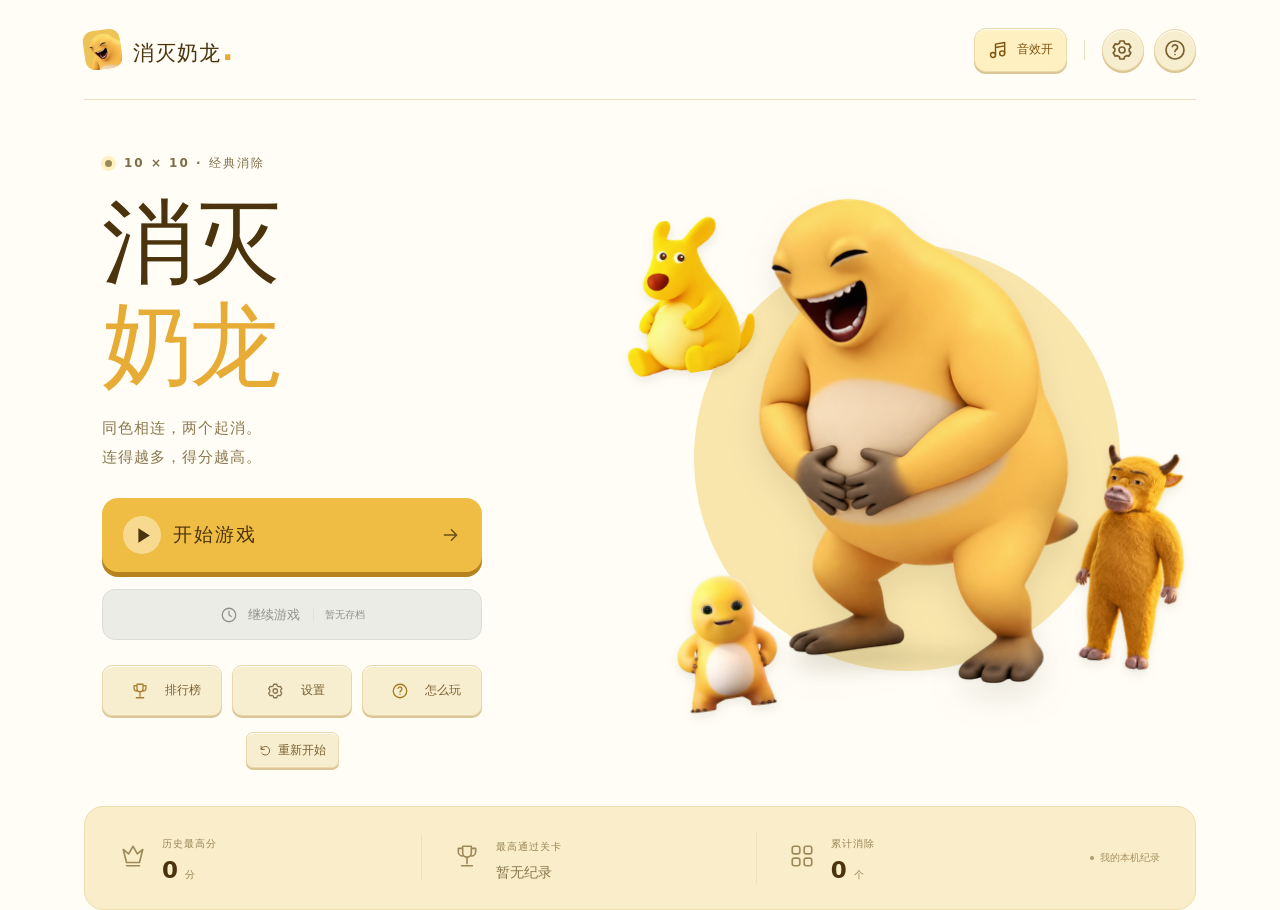
==== commit 684f8908: "Improve mobile dialogs, network retries and one-click leaderboard uploads" ====
--- a/index.html
+++ b/index.html
@@ -98,13 +98,12 @@
             <progress id="target-progress" max="100" value="0" aria-label="本关目标完成进度"></progress>
             <dl class="score-details"><div><dt>之前关卡累计</dt><dd id="game-prior">0</dd></div><div><dt>本关消除分</dt><dd id="game-level-score">0</dd></div><div><dt>历史最高分</dt><dd id="game-best">0</dd></div></dl>
             <div class="level-total-line"><span>本关得分</span><strong id="game-level-total">0</strong></div>
-            <p class="game-instruction">两个起消 · 上下左右相连<br>达到目标后，继续消到结算</p>
             <div class="game-side-actions"><button type="button" data-open="help-dialog" class="game-text-button">玩法说明</button><button type="button" data-open="settings-dialog" class="game-text-button">设置</button></div>
           </aside>
           <div class="board-panel">
-            <div class="board-meta"><span>剩余 <strong id="remaining-count">100</strong> 块</span><span id="input-mode">点击消除</span></div>
+            <div class="board-meta"><span>剩余 <strong id="remaining-count">100</strong> 块</span><span id="run-network-status" class="run-network-status"></span><span id="input-mode" hidden></span></div>
             <div class="board-frame"><div id="board" class="board" role="group" aria-label="10×10 消除棋盘" aria-describedby="move-feedback"></div><div id="score-pop" class="score-pop" aria-hidden="true"></div></div>
-            <p id="move-feedback" class="move-feedback" role="status" aria-live="polite">点击两个及以上相连的同色方块</p>
+            <p id="move-feedback" class="move-feedback" role="status" aria-live="polite"></p>
             <div class="board-bottom"><span id="bonus-preview">结算时按剩余数量奖励</span><button id="game-restart" type="button" class="game-text-button">重新开始</button></div>
           </div>
         </div>
@@ -148,8 +147,14 @@
 
   <dialog id="help-dialog" class="modal" aria-labelledby="help-title">
     <div class="modal-header"><div><h2 id="help-title">玩法说明</h2></div><button type="button" class="icon-button" data-close aria-label="关闭玩法说明"><svg class="icon"><use href="#i-close"></use></svg></button></div>
-    <ol class="rules-list"><li><span class="rule-number">1</span><div><h3>消除同色方块</h3><p>上下左右相连的同色方块，两个及以上可以消除。斜向不算相连。</p></div></li><li><span class="rule-number">2</span><div><h3>连得越多，得分越高</h3><p>一次消除 n 个，获得 5 × n² 分；消除 10 个得 500 分。</p></div></li><li><span class="rule-number">3</span><div><h3>剩余数量决定奖励</h3><p>无法继续消除时结算；全清奖励 2000 分，剩 9 个奖励 380 分，剩 10 个及以上没有奖励。</p></div></li></ol>
-    <div class="rules-tip"><svg class="icon"><use href="#i-arrow"></use></svg><p>方块先向下落，整列清空后右侧各列向左移，不补新块。本关目标依次为 1000、3000、5200、7500、10000、13000、16000、19000；之后为 22100、25300、28600、32000，相邻目标的间隔逐关再增加 100。目标低于 19000 时每关重新随机主色，之后五色等概率生成。按累计总分判断，盘面结束后计入奖励，达标进入下一关；未达标则本局结束。</p></div>
+    <div id="help-basics">
+      <ol class="rules-list"><li><span class="rule-number">1</span><div><h3>消除与移动</h3><p>上下左右相连、同色且至少两块即可消除。色块向下落，空列由右侧向左补，不生成新块。</p></div></li><li><span class="rule-number">2</span><div><h3>连消得分</h3><p>一次消除 n 块获得 5 × n² 分，例如 10 块得 500 分。</p></div></li><li><span class="rule-number">3</span><div><h3>结算与过关</h3><p>没有可消除的色块时结算。剩余奖励为 max(0, 2000 − 20 × 剩余块数²)。累计得分达标进入下一关，否则本局结束。</p></div></li></ol>
+    </div>
+    <div id="help-levels" hidden>
+      <div class="rules-tip"><p>本关目标依次为 1000、3000、5200、7500、10000、13000、16000、19000；之后为 22100、25300、28600、32000，相邻目标间隔逐关增加 100。</p></div>
+      <div class="rules-tip"><p>目标低于 19000 时，每关重新随机主色；从 19000 开始，五色等概率生成。达到目标后仍需继续消除，直到盘面结算。</p></div>
+    </div>
+    <div class="page-controls"><button id="help-page-toggle" type="button" class="game-text-button">查看关卡规则 →</button></div>
     <button type="button" class="primary-button modal-primary" data-close>关闭</button>
   </dialog>
 
@@ -179,7 +184,7 @@
     <form id="cloud-profile-form">
       <label class="cloud-field" for="cloud-name">昵称<input id="cloud-name" name="nickname" minlength="2" maxlength="32" autocomplete="nickname" placeholder="2–16个字符" required></label>
       <p class="modal-note">头像和昵称的组合不能与其他玩家相同，之后可以修改。</p>
-      <span class="cloud-field-label">选择头像</span><div id="cloud-avatars" class="cloud-avatars" role="group" aria-label="奶龙头像"></div>
+      <div class="avatar-heading"><span class="cloud-field-label">选择头像</span><div class="page-controls"><button id="avatar-previous" class="game-text-button" type="button" aria-label="上一页头像">←</button><span id="avatar-page" aria-live="polite"></span><button id="avatar-next" class="game-text-button" type="button" aria-label="下一页头像">→</button></div></div><div id="cloud-avatars" class="cloud-avatars" role="group" aria-label="奶龙头像"></div>
       <p id="cloud-profile-error" class="cloud-error" role="status"></p>
       <button id="cloud-profile-submit" class="primary-button modal-primary" type="submit">保存玩家资料</button>
       <button id="cloud-profile-recover" type="button" class="modal-secondary">已有恢复码？找回原身份</button>
@@ -197,6 +202,15 @@
     <button id="cloud-copy-code" class="primary-button modal-primary" type="button">复制恢复码</button><button class="modal-secondary" type="button" data-close>已保存，关闭</button>
   </dialog>
 
+  <dialog id="network-dialog" class="modal" aria-labelledby="network-title">
+    <div class="modal-header"><h2 id="network-title">暂时无法开始联网对局</h2><button type="button" class="icon-button" data-close aria-label="关闭网络提示">×</button></div>
+    <p id="network-error" class="restart-message" role="status"></p>
+    <p class="modal-note">当前进度不会被替换。重试成功后开始可上榜的新对局；本机练习只保存本机纪录。</p>
+    <button id="network-retry" type="button" class="primary-button modal-primary">重新连接</button>
+    <button id="network-practice" type="button" class="modal-secondary">先玩本机练习</button>
+    <button id="network-cancel" type="button" class="modal-secondary">返回</button>
+  </dialog>
+
   <div id="settlement-overlay" class="settlement-overlay" hidden>
     <div class="reward-card" id="reward-card" role="status" aria-live="off"><span>剩余奖励</span><strong id="reward-value">2,000</strong><small id="reward-step">正在清理剩余色块</small><button id="settlement-skip" type="button">跳过动画</button></div>
   </div>
--- a/styles.css
+++ b/styles.css
@@ -57,7 +57,7 @@
 .button-arrow { margin-left: auto; width: 21px; opacity: .8; }
 .continue-button { width: 100%; min-height: 51px; margin-top: 17px; display: flex; align-items: center; justify-content: center; gap: 10px; background: #fffdf5; border: 1px solid #ede0c2; border-radius: 13px; font-size: 13px; font-weight: 600; }
 .continue-button .icon { width: 18px; height: 18px; }
-.continue-button:disabled { color: #a5905e; background: #f3f2e8; border-color: #f1e6cd; }
+.continue-button:disabled { color: #92918a; background: #ecece7; border-color: #deded7; box-shadow: none; }
 .continue-button:not(:disabled):hover { border-color: #948053; background: #f6f0e2; }
 .continue-detail { font-size: 10px; font-weight: 400; padding-left: 11px; margin-left: 3px; border-left: 1px solid #eee2c5; }
 .quick-actions { display: flex; justify-content: space-between; gap: 10px; margin-top: 25px; }
@@ -91,7 +91,8 @@
 .record-item .record-empty { font-size: 14px; font-weight: 500; color: #8a784e; margin-top: 4px; }
 .local-label { display: inline-flex; align-items: center; gap: 6px; white-space: nowrap; font-size: 10px; color: #a69161; }
 .local-label > span { width: 4px; height: 4px; border-radius: 50%; background: #ae9b6e; }
-.modal { width: min(440px, calc(100% - 32px)); max-height: calc(100dvh - 40px); border: 1px solid #f0e5cb; background: #fffdf4; color: var(--ink); border-radius: 26px; padding: 28px; box-shadow: 0 24px 90px #6f4f1630; overflow-y: auto; overscroll-behavior: contain; }
+.modal { width: min(440px, calc(100% - 32px)); max-height: calc(100dvh - 24px); border: 1px solid #f0e5cb; background: #fffdf4; color: var(--ink); border-radius: 26px; padding: 28px; box-shadow: 0 24px 90px #6f4f1630; overflow: hidden; overscroll-behavior: contain; }
+#ranking-dialog { overflow-y: auto; }
 .modal::backdrop { background: #5a431855; backdrop-filter: blur(6px); }
 .modal[open] { animation: dialog-in .2s ease-out; }
 body:has(dialog[open]) { overflow: hidden; }
@@ -338,7 +339,7 @@
   .result-details { margin-top: 12px; margin-bottom: 12px; gap: 8px 18px; }
 }
 @media(max-height:560px) {
-  #result-dialog.result-modal { max-height: calc(100dvh - 28px); overflow-y: auto; }
+  #result-dialog.result-modal { max-height: calc(100dvh - 24px); }
 }
 .level-total-line { display: flex; justify-content: space-between; align-items: baseline; border-top: 1px solid #f0e5cc; margin-top: 19px; padding-top: 14px; }
 .level-total-line > span { font-size: 11px; color: #8f7c50; }
@@ -415,7 +416,7 @@
 /* Cloud leaderboard follows the existing warm palette. */
 .cloud-tools { display:flex; flex-wrap:wrap; align-items:center; gap:8px 14px; margin:12px 0 4px; }
 .cloud-text-button { background:transparent; color:#966818; font-size:12px; padding:8px 2px; text-decoration:underline; text-underline-offset:3px; }
-.cloud-top { max-height: min(420px, 48dvh); overflow-y:auto; overscroll-behavior:contain; }
+.cloud-top { overflow: visible; }
 .cloud-rank-row { display:grid; grid-template-columns:28px 42px minmax(0,1fr) auto; gap:9px; align-items:center; padding:12px 7px; border-bottom:1px solid #eee4cd; }
 .cloud-rank-row.is-me { background:#fff0bd; border-radius:12px; }
 .cloud-rank-row img { width:42px; height:42px; object-fit:contain; background:#f8edcf; border-radius:10px; }
@@ -428,13 +429,13 @@
 .cloud-my-rank .cloud-rank-row { padding:0; border:0; }
 .cloud-section-title { font-size:13px; margin:16px 0 7px; }
 .cloud-pending-row { display:flex; align-items:center; justify-content:space-between; gap:10px; font-size:12px; }
-.cloud-dialog { max-height:calc(100dvh - 30px); overflow-y:auto; }
+.cloud-dialog { max-height:calc(100dvh - 24px); }
 .cloud-field { display:grid; gap:9px; font-size:13px; }
 .cloud-field input, .cloud-code { width:100%; box-sizing:border-box; padding:12px; border:1px solid #ddcea8; border-radius:10px; background:#fffef8; color:#534321; font:inherit; }
 .cloud-field input:focus, .cloud-code:focus { outline:2px solid #dba938; outline-offset:2px; }
 .cloud-field input { font-size:16px; }
 .cloud-field-label { display:block; font-size:13px; margin:16px 0 10px; }
-.cloud-avatars { display:grid; grid-template-columns:repeat(5,minmax(0,1fr)); gap:8px; max-height:260px; overflow-y:auto; padding:4px; }
+.cloud-avatars { display:grid; grid-template-columns:repeat(5,minmax(0,1fr)); gap:8px; padding:4px; }
 .avatar-option { background:#f8efd7; border:2px solid transparent; border-radius:12px; aspect-ratio:1; padding:3px; min-width:0; }
 .avatar-option[aria-pressed=true] { border-color:#c58d20; background:#ffe69f; }
 .avatar-option img { width:100%; height:100%; object-fit:contain; }
@@ -443,3 +444,165 @@
 .cloud-upload-button { width:100%; border:1px solid #d6bd80; border-radius:12px; padding:11px; margin-top:12px; background:#fff7df; color:#846126; font-weight:700; }
 .cloud-upload-button:disabled { opacity:.55; cursor:default; }
 .cloud-result-note { margin:8px 0 0; text-align:center; font-size:10px; line-height:1.6; color:#9c8858; }
+
+/* Soft raised surfaces make every secondary action recognizable on touch screens. */
+:is(.game-text-button, .restart-link, .quick-actions button, .icon-button, .music-button, .modal-secondary, .cloud-text-button) {
+  background: #f7edcf; border: 1px solid #e9d9ac; color: #79602e;
+  box-shadow: 0 2px 0 #dac594, inset 0 1px 0 #fffdf7;
+  transition: background .15s, box-shadow .15s, transform .15s;
+}
+:is(.game-text-button, .restart-link, .quick-actions button, .icon-button, .music-button, .modal-secondary, .cloud-text-button):hover:not(:disabled) {
+  background: #eddaa6; box-shadow: 0 3px 0 #ceb57d, inset 0 1px 0 #fff8df; transform: translateY(-1px);
+}
+:is(.game-text-button, .restart-link, .quick-actions button, .icon-button, .music-button, .modal-secondary, .cloud-text-button):active:not(:disabled) {
+  transform: translateY(2px); box-shadow: none; background: #e5cc8d;
+}
+:is(.game-text-button, .restart-link, .icon-button, .cloud-text-button, .primary-button):disabled { opacity: .5; box-shadow: none; transform: none; }
+.quick-actions button { flex: 1; padding: 8px; }
+.quick-actions .action-icon { background: transparent; }
+.restart-link { min-height: 36px; font-size: 12px; margin-top: 16px; }
+.game-side-actions { margin: 20px 0 0; }
+.cloud-text-button { border-radius: 9px; padding: 8px 10px; text-decoration: none; }
+.game-toolbar .game-text-button { padding-inline: 12px; }
+.run-network-status { font-size: 10px; color: #8a7750; }
+.run-network-status.is-online { color: #6b792e; }
+.board-meta { gap: 6px; flex-wrap: wrap; }
+.page-controls { display: flex; align-items: center; justify-content: center; gap: 10px; }
+#help-dialog > .page-controls { margin-top: 18px; }
+.avatar-heading { display: flex; align-items: center; justify-content: space-between; gap: 10px; margin: 10px 0 8px; }
+.avatar-heading .cloud-field-label { margin: 0; }
+.avatar-heading .game-text-button { min-height: 30px; padding: 3px 10px; }
+#avatar-page { font-size: 11px; color: #8a7750; font-variant-numeric: tabular-nums; }
+.move-feedback:empty { min-height: 0; margin-top: 10px; }
+#result-dialog.result-modal { --mascot-height: clamp(0px, calc(100dvh - 455px), 250px); overflow: visible; max-height: calc(100dvh - 24px); }
+.result-illustration { max-width: 100vw; }
+
+@media (max-width: 820px) and (min-height: 541px) {
+  .playing .page-shell { max-width: 440px; padding-inline: 12px; }
+  .playing .site-header { min-height: 44px; }
+  .playing .brand-mark { width: 26px; height: 28px; }
+  .playing .header-tools button { min-height: 30px; width: 30px; padding: 4px; }
+  .game-screen { padding: 5px 0 8px; }
+  .game-toolbar { margin-bottom: 5px; }
+  .game-toolbar .game-text-button { min-height: 28px; padding: 3px 10px; }
+  .game-layout { gap: 6px; }
+  .score-panel { display: grid; grid-template-columns: minmax(0, 1fr) minmax(0, 1.2fr); gap: 3px 10px; }
+  .stage-heading { grid-column: 1 / -1; min-height: 24px; margin-bottom: 2px; }
+  .stage-heading h2 { font-size: 20px; line-height: 1.1; }
+  .target-status { padding: 3px 8px; }
+  .score-label { grid-column: 1; grid-row: 2; margin: 0; align-self: end; }
+  .game-total { grid-column: 1; grid-row: 3; font-size: 30px; line-height: 1; letter-spacing: -1px; }
+  .target-line { grid-column: 2; grid-row: 2 / 4; display: block; margin: 0; padding: 4px 8px; }
+  .target-main { gap: 5px; }
+  .target-main > span { font-size: 12px; }
+  .target-line strong { font-size: 23px; line-height: 26px; }
+  #target-gap { display: block; font-size: 10px; line-height: 12px; }
+  .score-panel progress { grid-column: 1 / -1; margin: 5px 0 0; height: 4px; }
+  .score-details { grid-column: 1 / -1; margin: 3px 0 0; padding-top: 3px; gap: 5px; }
+  .score-details > div { gap: 1px; }
+  .score-details dt { font-size: 10px; line-height: 12px; }
+  .score-details dd { font-size: 13px; line-height: 15px; }
+  .level-total-line { grid-column: 1 / -1; padding: 0; margin: 1px 0 0; border: 0; }
+  .level-total-line > strong { font-size: 17px; line-height: 20px; }
+  .game-side-actions { display: none; }
+  .board-meta { min-height: 18px; margin-bottom: 4px; }
+  .move-feedback { min-height: 18px; font-size: 10px; line-height: 18px; margin: 8px 0 2px; }
+  .move-feedback:empty { min-height: 18px; margin-top: 8px; }
+  .board-bottom .game-text-button { min-height: 30px; padding: 4px 8px; font-size: 11px; }
+}
+
+@media (max-width: 820px), (max-height: 700px) {
+  .modal { padding: 18px; border-radius: 20px; }
+  .modal-header { margin-bottom: 14px; align-items: center; }
+  .modal-header h2 { font-size: 21px; }
+  .modal-header .icon-button { margin: 0; flex-shrink: 0; }
+  .modal-note { font-size: 11px; margin: 12px 0; line-height: 1.6; }
+  .setting-row { min-height: 66px; gap: 12px; }
+  .setting-row small { font-size: 11px; line-height: 1.5; }
+  .modal-primary { min-height: 42px; margin-top: 10px; }
+  .modal-secondary { min-height: 36px; margin-top: 10px; }
+  .rules-list { gap: 14px; }
+  .rules-list li { gap: 10px; }
+  .rules-list h3 { margin: 2px 0 5px; }
+  .rules-list p, .rules-tip p { color: #8a7447; font-size: 12px; line-height: 1.65; }
+  .rules-tip { margin: 12px 0; padding: 12px; }
+  #help-dialog > .page-controls { margin-top: 12px; }
+  .cloud-field { gap: 6px; }
+  .cloud-field input { padding: 9px 10px; }
+  .cloud-avatars { gap: 6px; }
+  .cloud-error { margin: 8px 0; min-height: 18px; line-height: 1.5; }
+  .cloud-code { font-size: 11px; }
+  #result-dialog.result-modal { --mascot-height: clamp(0px, calc(100dvh - 470px), 230px); }
+  .result-card { padding: 16px 18px 12px; }
+  .result-heading h2 { margin: 3px 0 10px; }
+  .result-details { gap: 7px 16px; margin: 10px 0; }
+  .result-details .level-final, .result-details > div:last-child { padding-top: 7px; }
+  .cloud-upload-button { margin-top: 10px; padding: 9px; font-size: 13px; }
+  .cloud-result-note { margin-top: 6px; }
+}
+
+@media (max-height: 600px) {
+  .modal { padding: 14px; }
+  .modal-header { margin-bottom: 10px; }
+  .modal-note { margin: 8px 0; }
+  .setting-row { min-height: 59px; }
+  .rules-list { gap: 10px; }
+  .rules-list p, .rules-tip p { font-size: 11px; line-height: 1.6; }
+  .result-heading h2 { font-size: 23px; margin-bottom: 7px; }
+  .result-total { padding: 7px 10px; gap: 1px; }
+  .result-total > strong { font-size: 29px; }
+  #result-dialog.result-modal { --mascot-height: clamp(0px, calc(100dvh - 470px), 180px); }
+}
+
+@media (max-height: 500px) {
+  .modal { width: min(560px, calc(100vw - 24px)); padding: 12px 16px; }
+  .modal-header h2 { font-size: 18px; }
+  .modal-header { margin-bottom: 8px; }
+  .modal-note { margin: 6px 0; font-size: 10px; }
+  .setting-row { min-height: 53px; }
+  .setting-row small { margin-top: 2px; font-size: 10px; }
+  .modal-primary { min-height: 34px; margin-top: 8px; }
+  .modal-secondary { min-height: 30px; margin-top: 8px; }
+  .rules-list { gap: 8px; }
+  .rules-list h3 { font-size: 12px; margin-bottom: 2px; }
+  .rules-tip { margin: 8px 0; padding: 8px; }
+  #help-dialog > .page-controls { margin-top: 8px; }
+  #help-page-toggle { min-height: 30px; padding-block: 4px; }
+  .avatar-option { max-height: 56px; }
+  .cloud-avatars { grid-template-columns: repeat(5, minmax(0, 1fr)); gap: 5px; }
+  .cloud-avatars .avatar-option { aspect-ratio: auto; height: 50px; }
+  .avatar-heading { margin-block: 6px; }
+  #cloud-profile-form { display: grid; grid-template-columns: minmax(0, 1fr) minmax(0, 1fr); gap: 5px 12px; }
+  #cloud-profile-form > .modal-note { margin: 0; text-align: left; align-self: end; }
+  #cloud-profile-form > :is(.avatar-heading, .cloud-avatars, .cloud-error) { grid-column: 1 / -1; margin-block: 0; }
+  #cloud-profile-form > :is(.modal-primary, .modal-secondary) { margin-top: 0; }
+  .cloud-field input { padding: 6px 9px; }
+  .cloud-error { margin-block: 5px; }
+  #result-dialog.result-modal { --mascot-height: 0px; width: min(420px, calc(100vw - 24px)); }
+  .result-card { padding: 8px 16px; }
+  .result-heading .eyebrow { line-height: 12px; }
+  .result-heading h2 { font-size: 22px; margin: 1px 0 5px; }
+  .result-details { gap: 4px 16px; margin: 7px 0; }
+  .result-details .level-final, .result-details > div:last-child { padding-top: 4px; }
+  .result-card .modal-primary { min-height: 34px; }
+  .result-card .modal-secondary { min-height: 25px; margin-top: 6px; }
+  .cloud-upload-button { min-height: 32px; padding: 6px; margin-top: 8px; }
+}
+
+@media (max-width: 400px) and (min-height: 541px) and (max-height: 620px) {
+  .playing .site-header { min-height: 40px; }
+  .game-screen { padding-block: 3px; }
+  .game-toolbar { margin-bottom: 3px; }
+  .score-panel { gap: 2px 8px; }
+  .stage-heading { min-height: 21px; margin-bottom: 0; }
+  .stage-heading h2 { font-size: 18px; }
+  .game-total { font-size: 25px; }
+  .target-main > span { font-size: 11px; }
+  .target-line strong { font-size: 20px; line-height: 23px; }
+  .score-panel progress { margin-top: 2px; }
+  .score-details { margin-top: 2px; padding-top: 2px; }
+  .score-details dt { font-size: 9px; }
+  .level-total-line > strong { font-size: 15px; line-height: 18px; }
+  .move-feedback, .move-feedback:empty { min-height: 14px; margin-top: 5px; line-height: 14px; }
+  .board-bottom .game-text-button { min-height: 28px; }
+}
